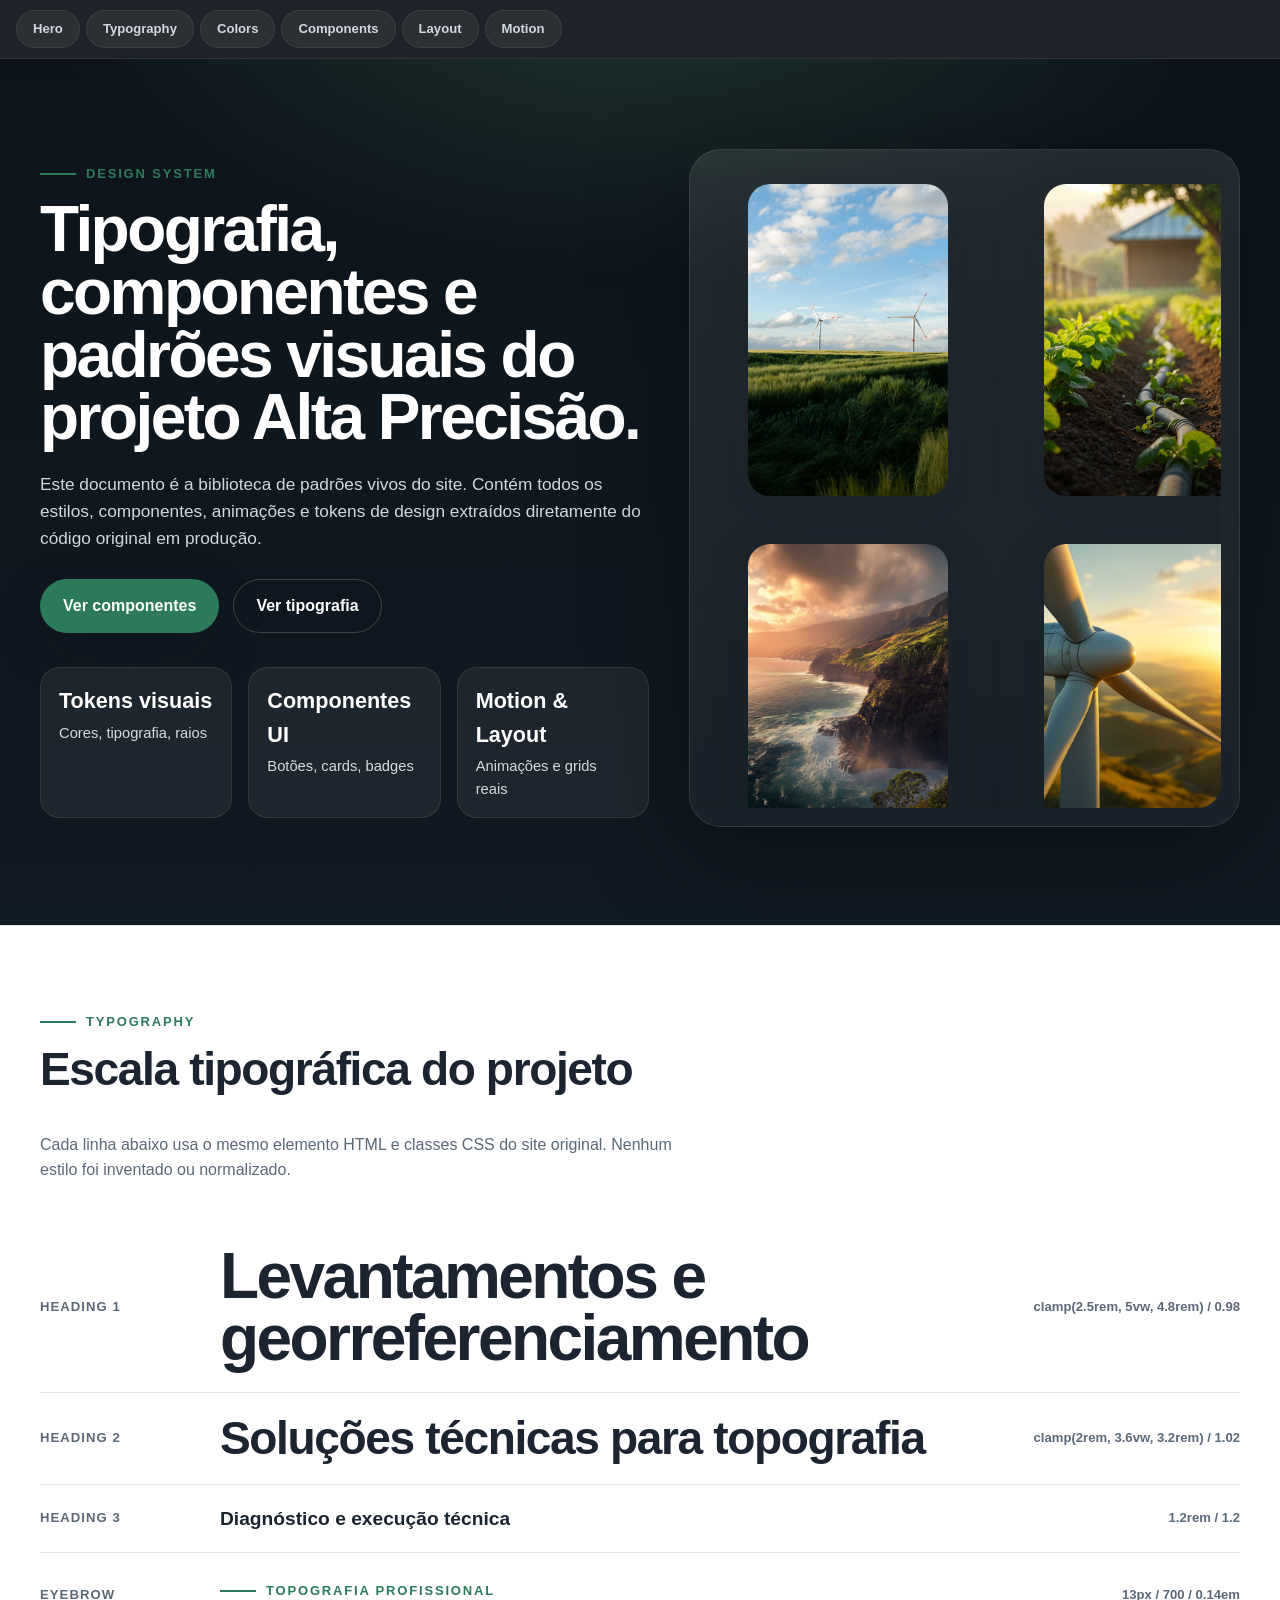
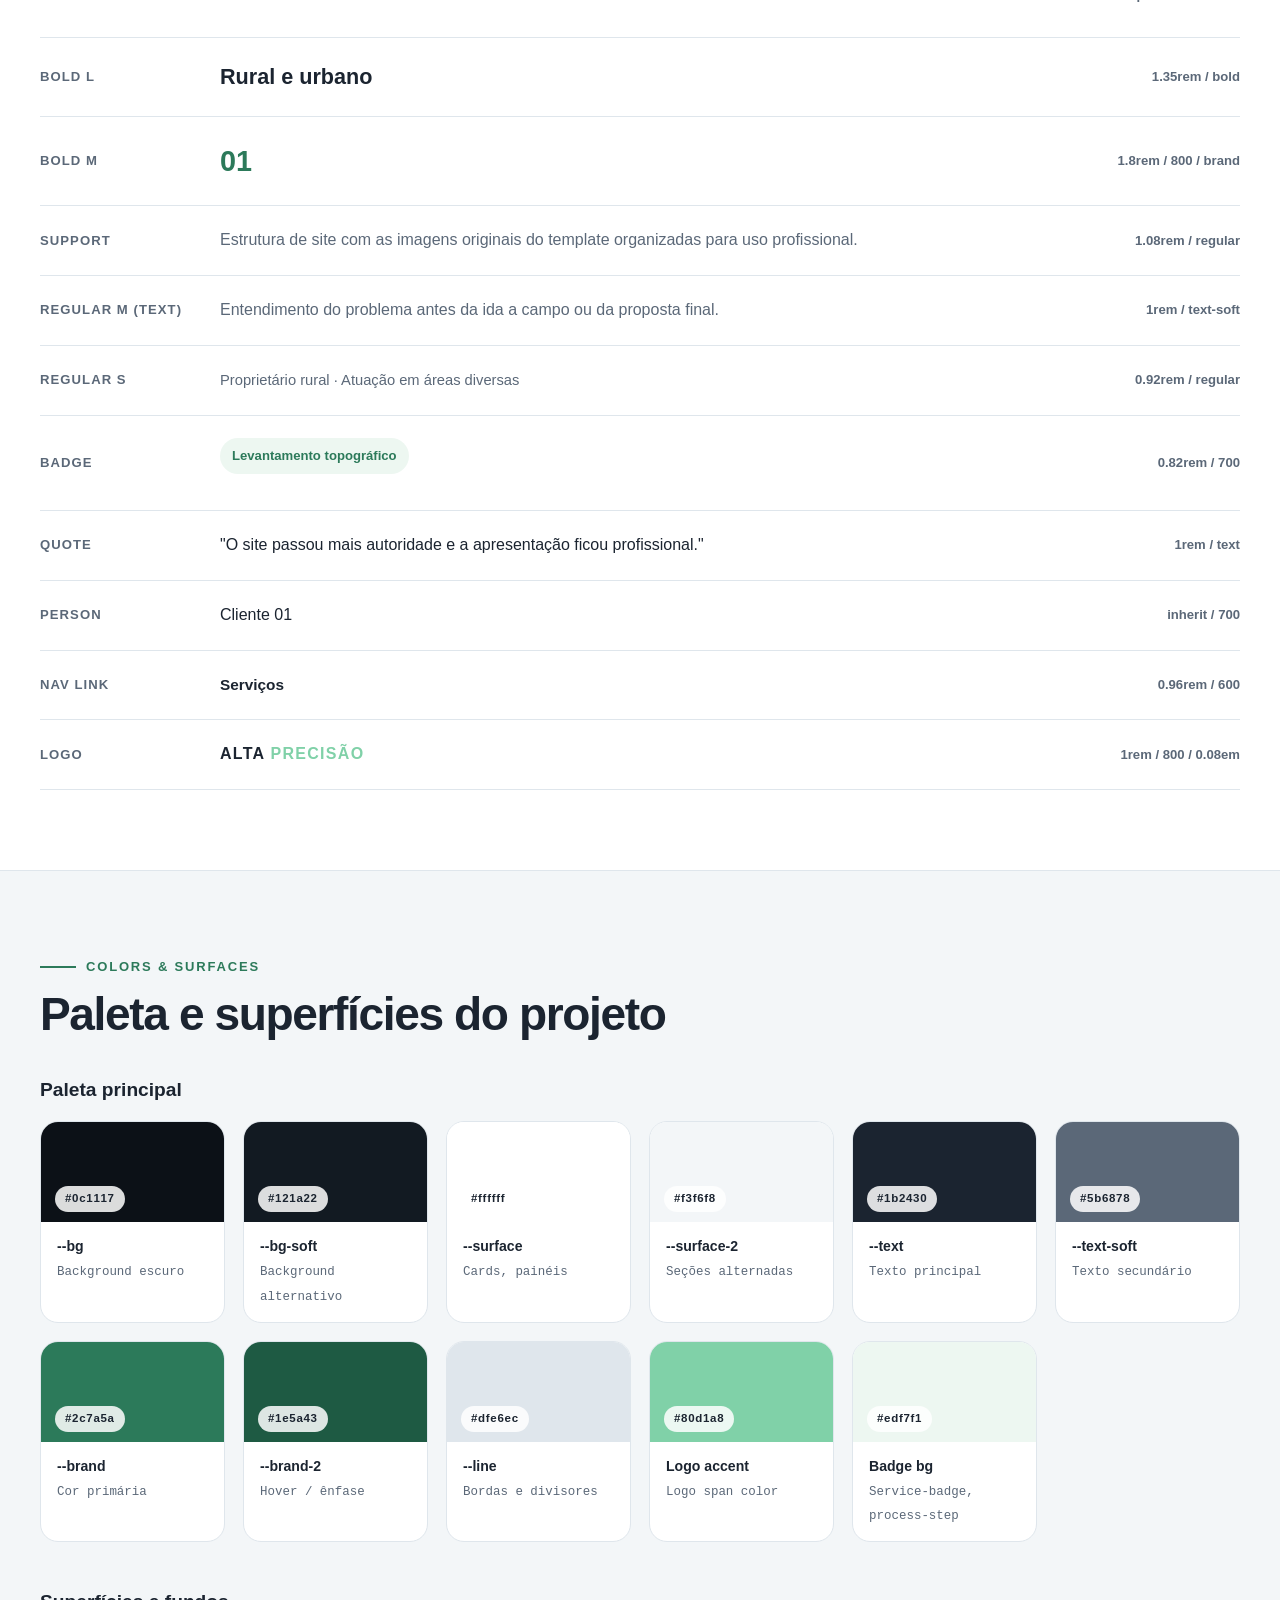
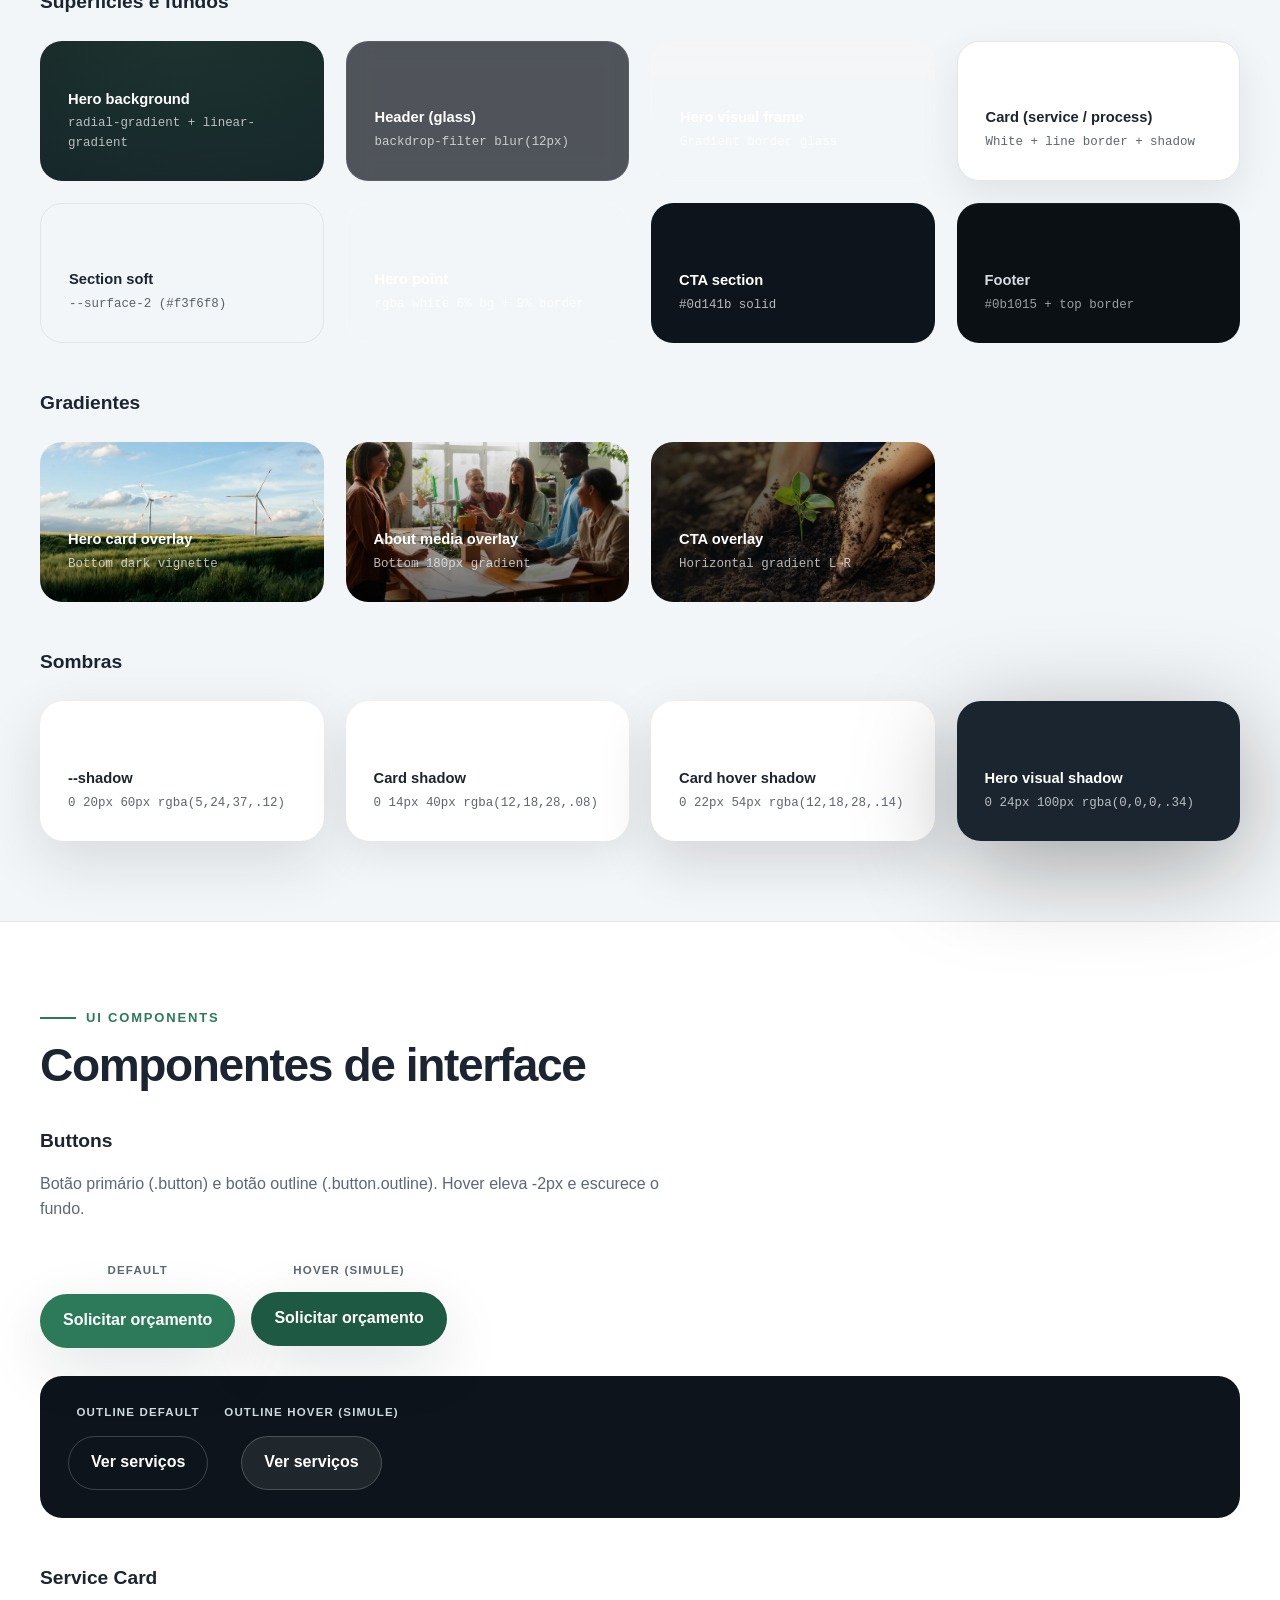
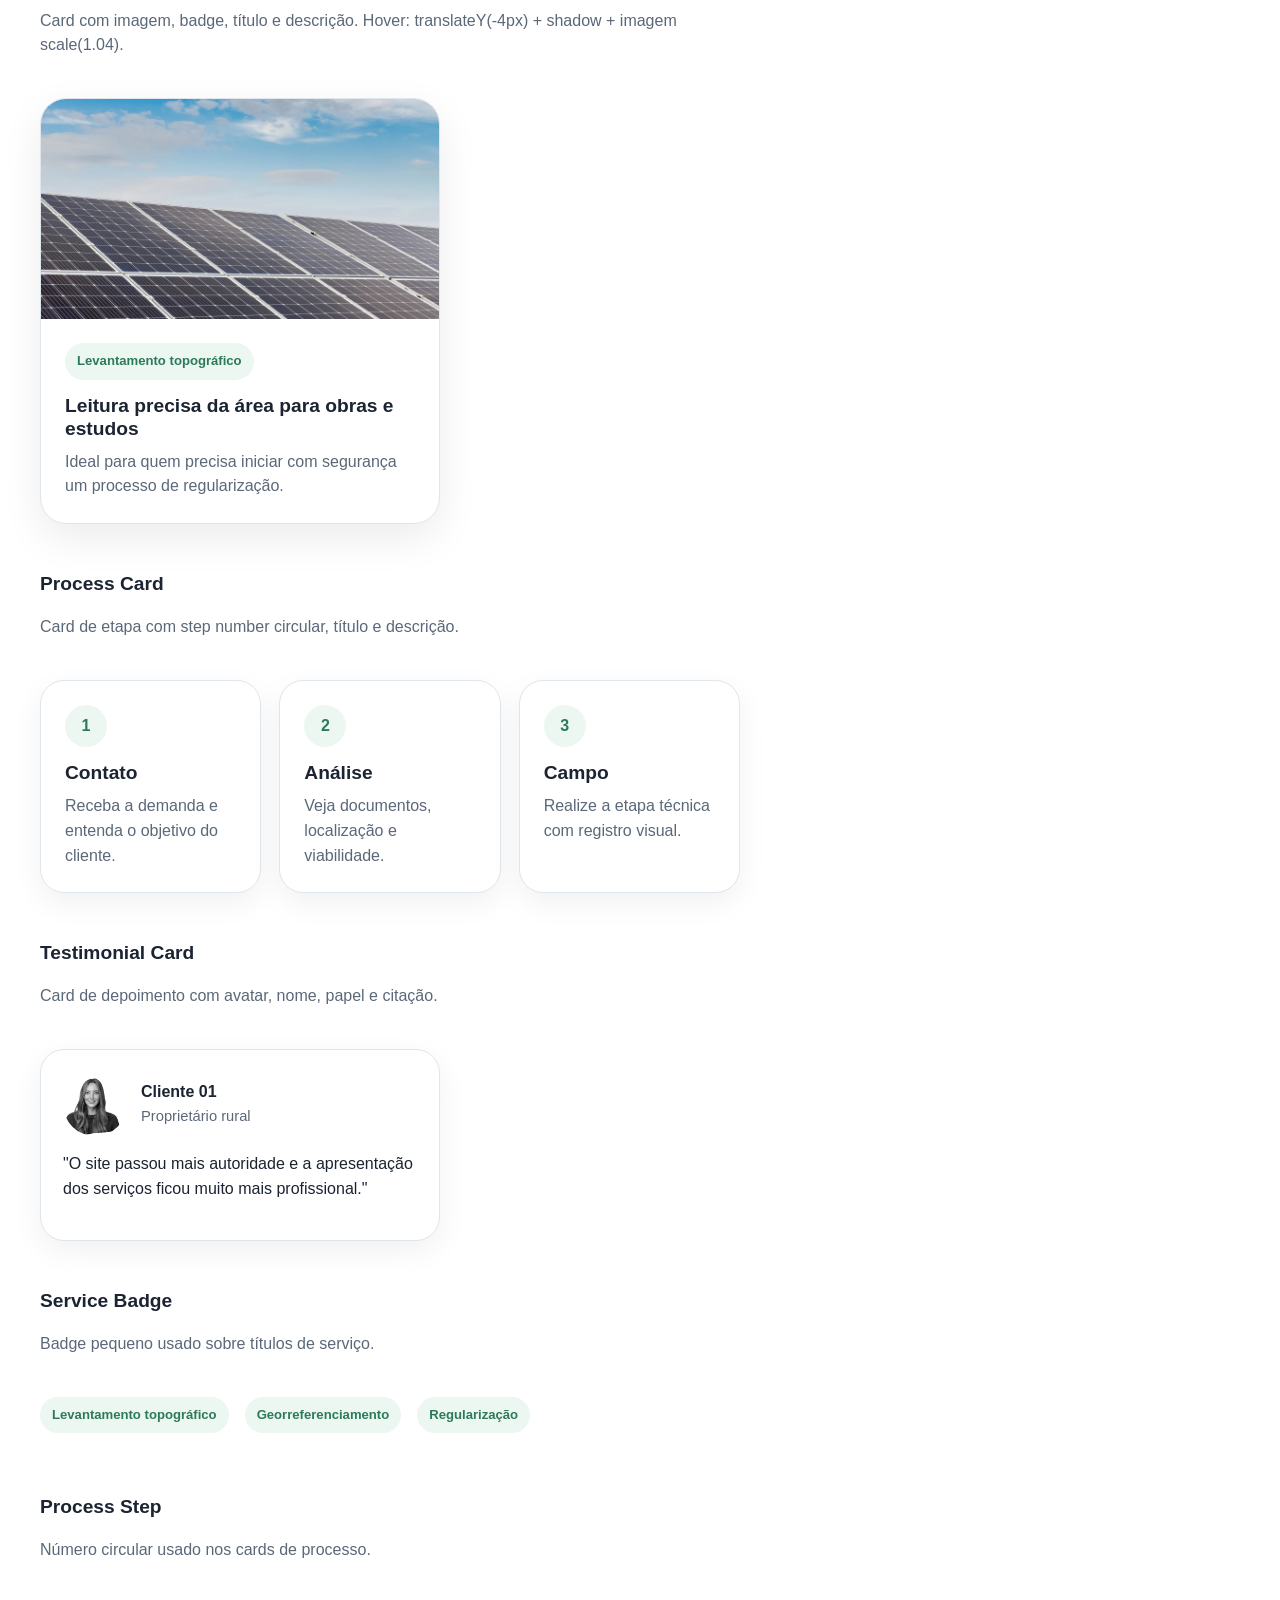
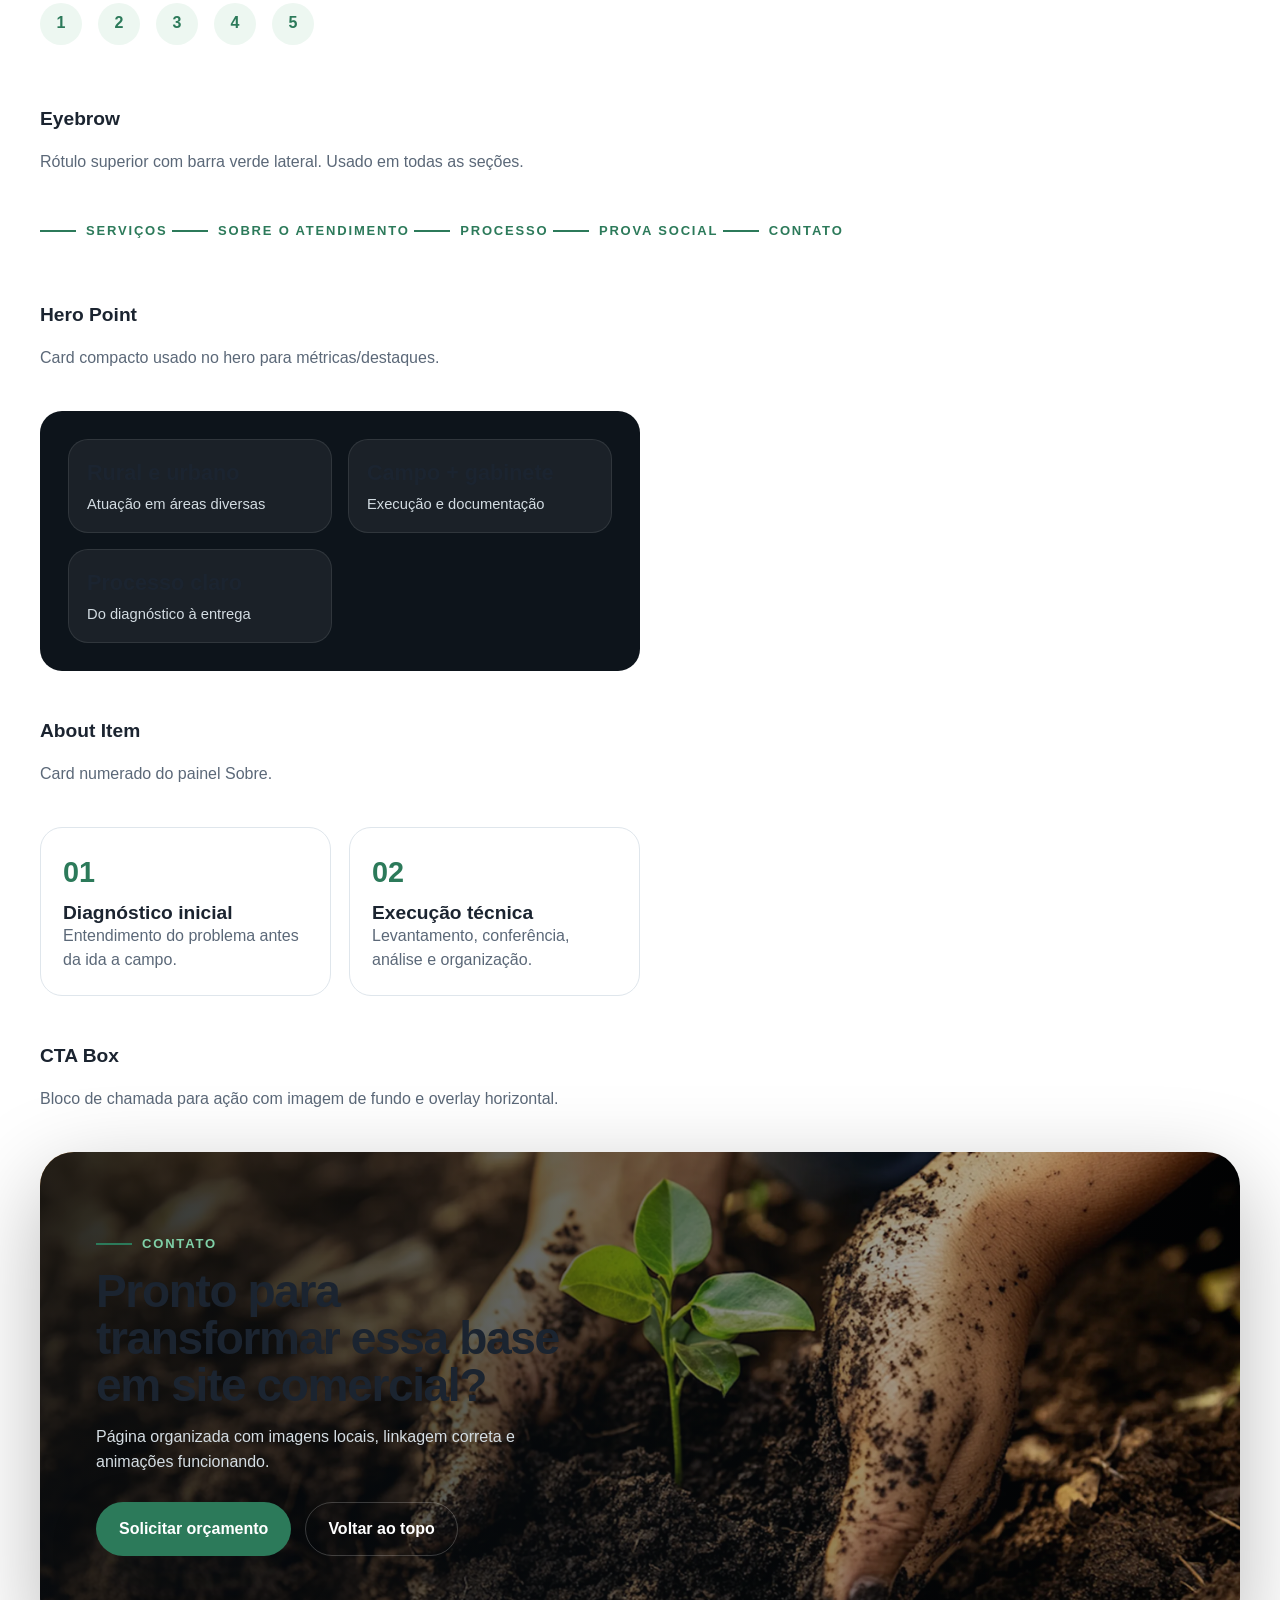
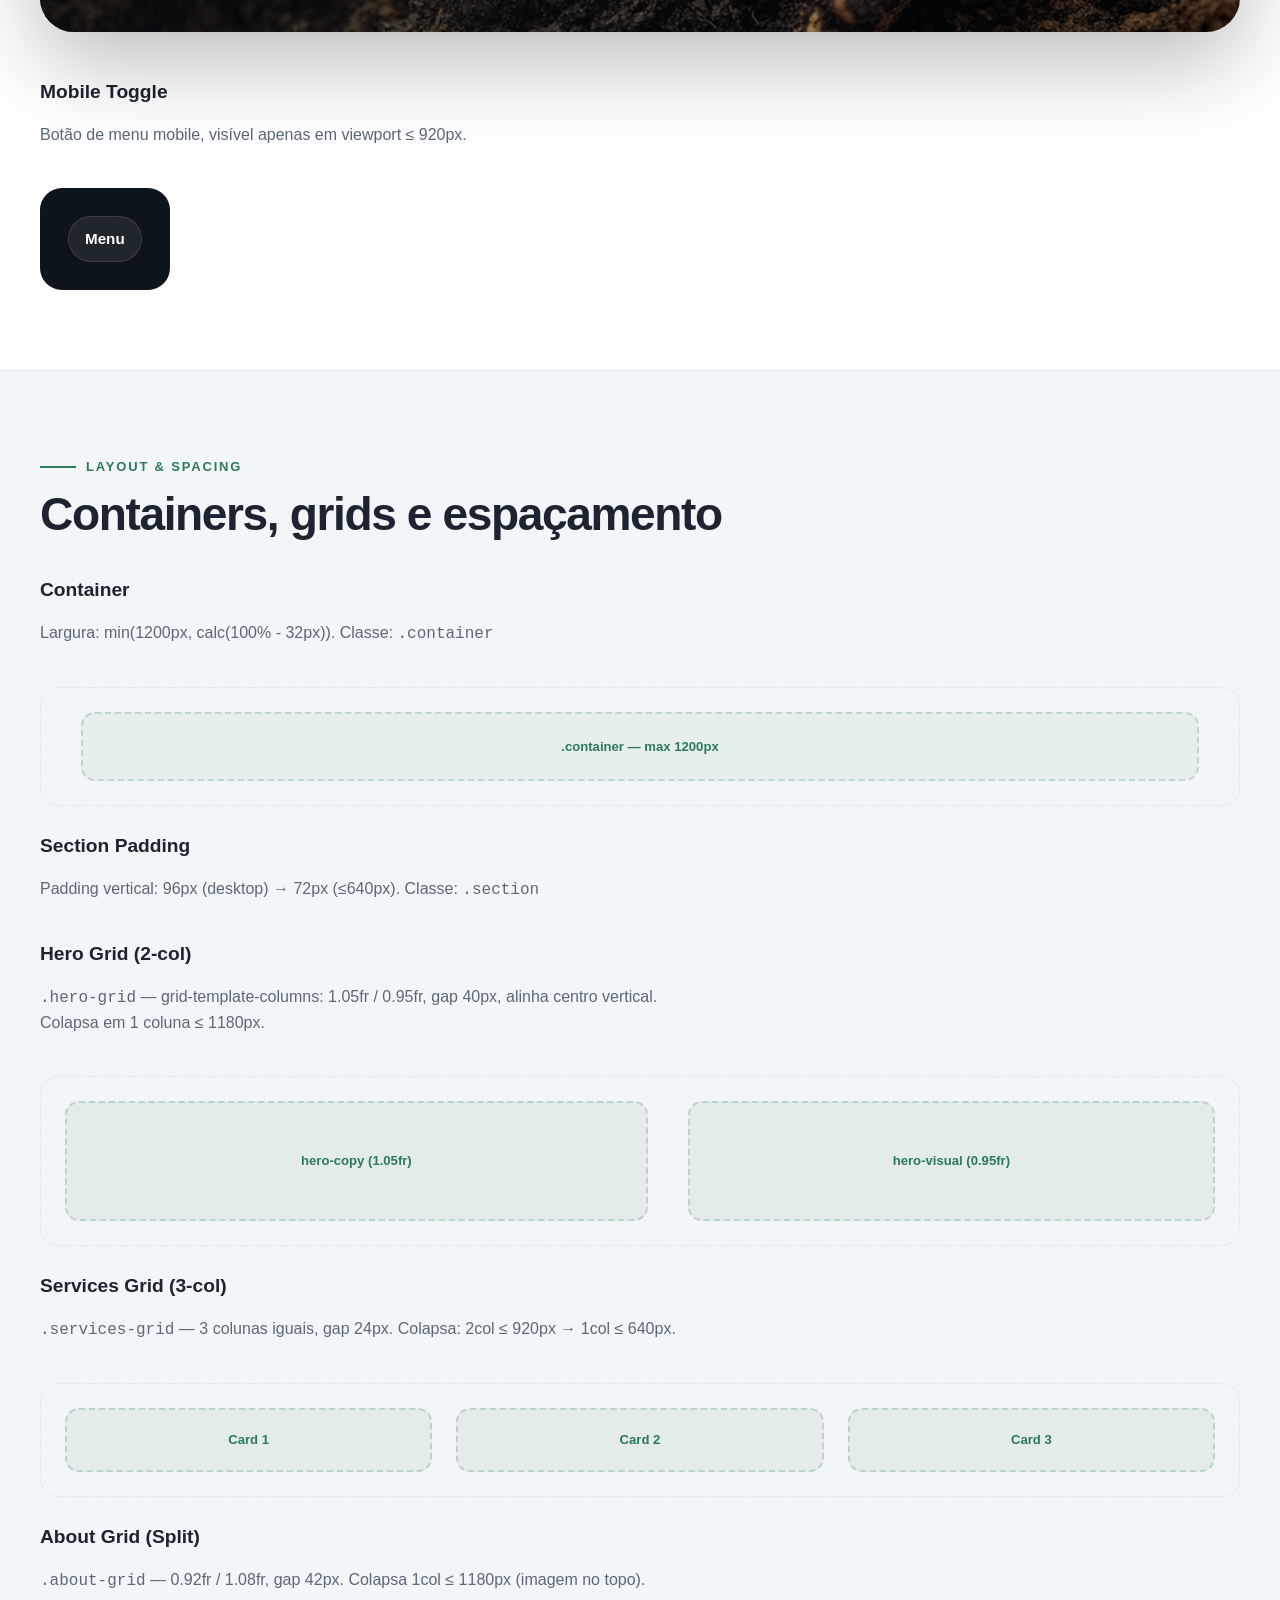
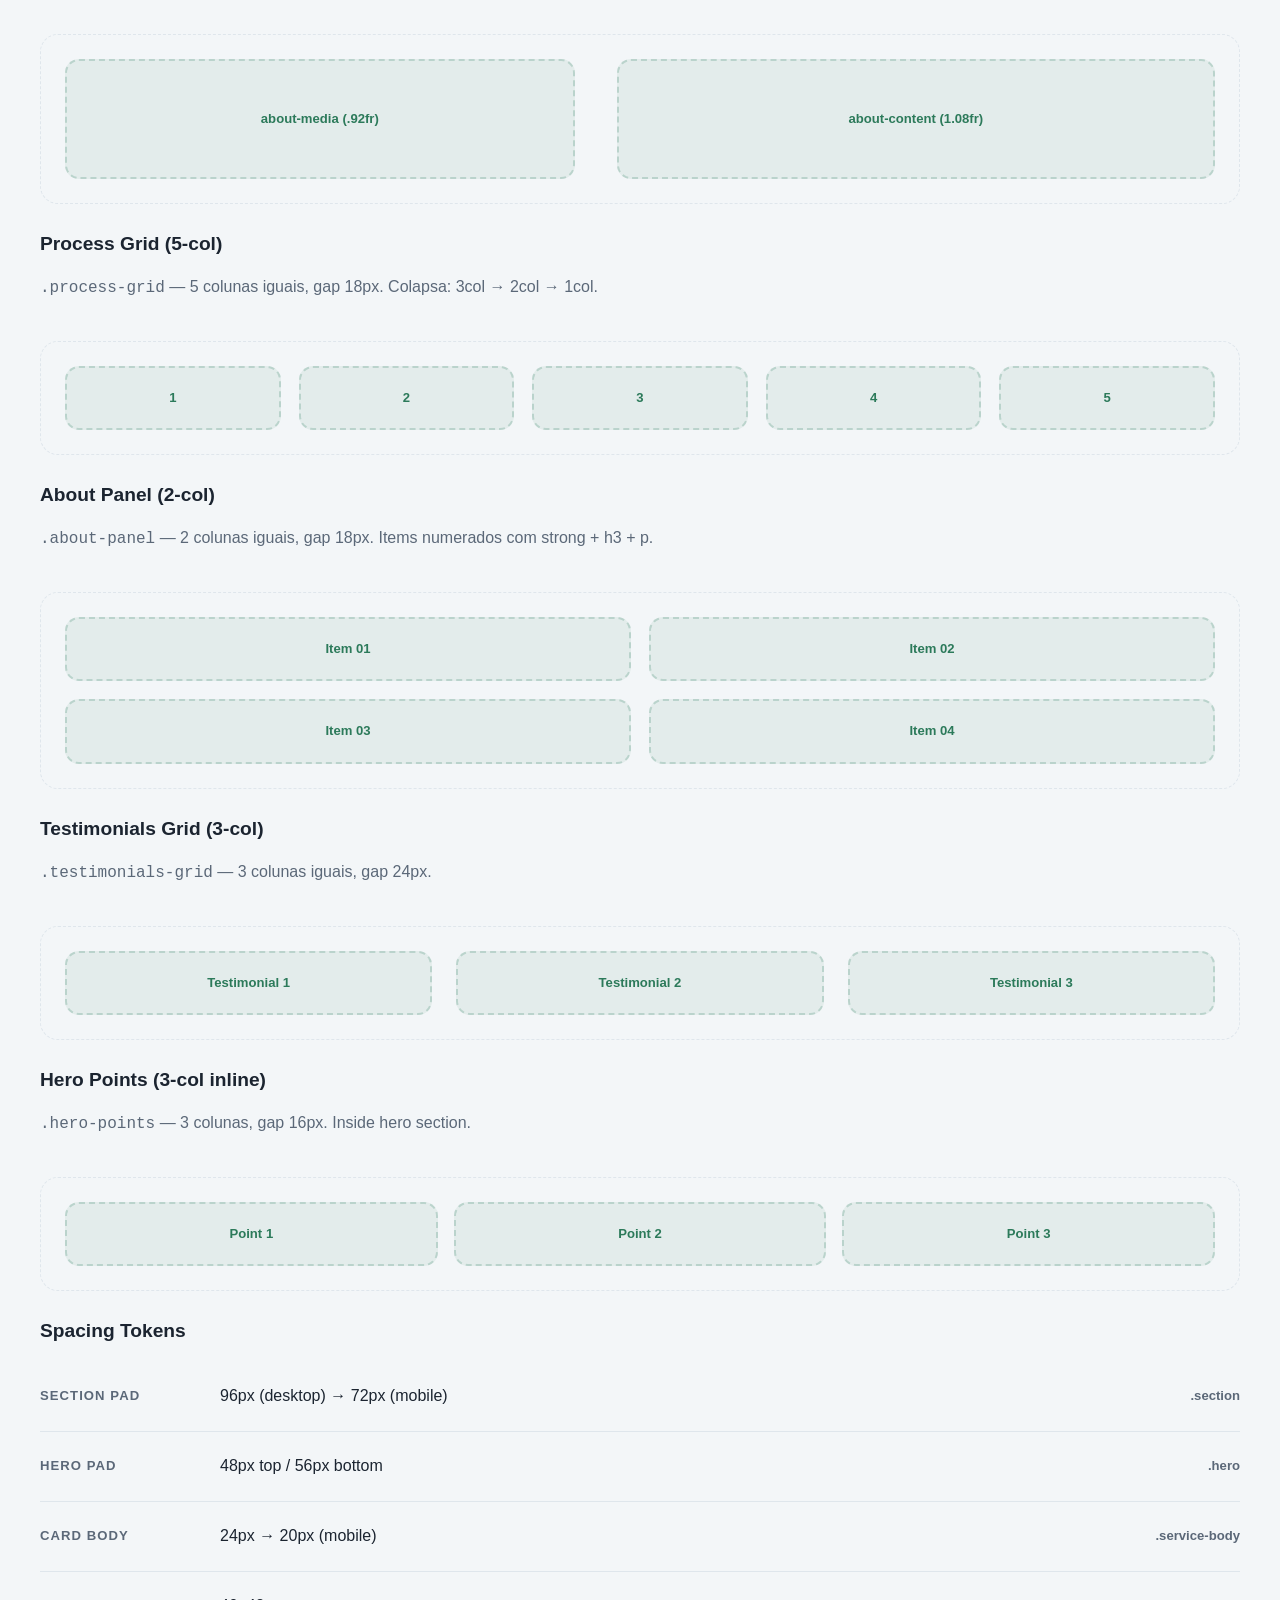
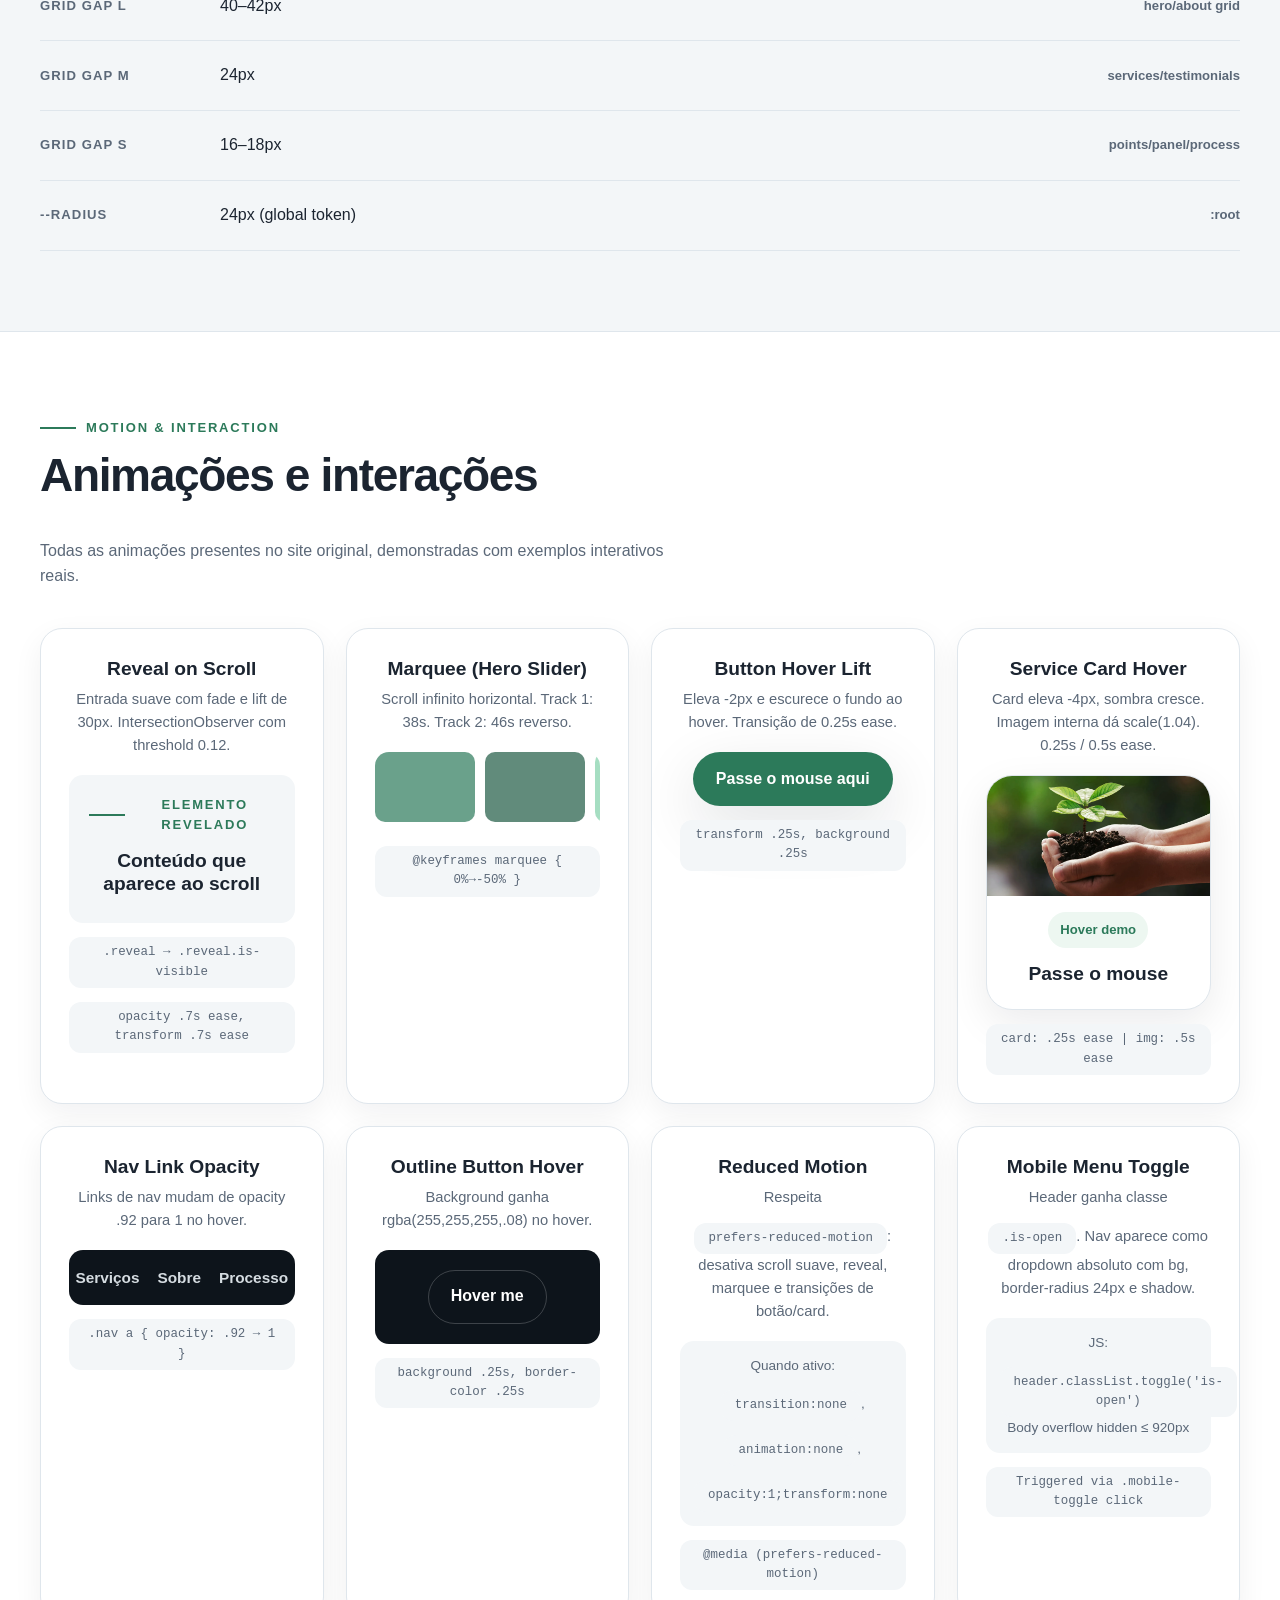
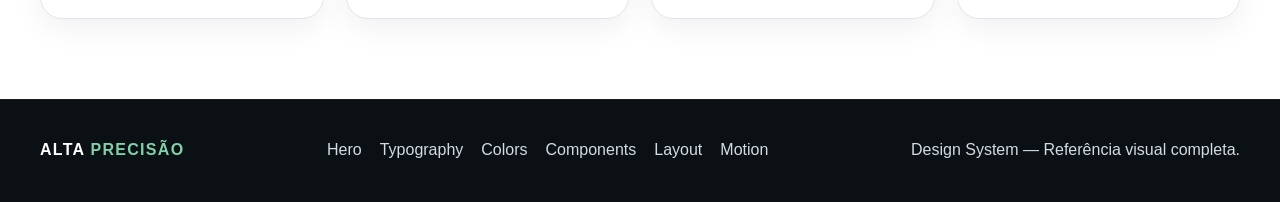
==== design-system.html @ 694a8f82 "initial_commit" ====
<!DOCTYPE html>
<html lang="pt-BR">
<head>
  <meta charset="utf-8" />
  <meta name="viewport" content="width=device-width, initial-scale=1" />
  <title>Design System — Alta Precisão</title>
  <meta name="description" content="Living design system and pattern library for the Alta Precisão topografia website." />
  <link rel="stylesheet" href="assets/css/style.css" />
  <style>
    /* ── Design-system-only layout helpers (non-invasive) ── */
    .ds-nav{
      position:sticky;top:0;z-index:50;
      display:flex;align-items:center;gap:6px;
      padding:10px 16px;overflow-x:auto;white-space:nowrap;
      background:rgba(12,17,23,.92);backdrop-filter:saturate(160%) blur(12px);
      border-bottom:1px solid rgba(255,255,255,.08);
    }
    .ds-nav a{
      display:inline-flex;align-items:center;min-height:38px;padding:0 16px;
      border-radius:999px;font-size:.82rem;font-weight:700;color:#d0d9df;
      background:rgba(255,255,255,.06);border:1px solid rgba(255,255,255,.08);
      transition:background .2s,color .2s;flex:0 0 auto;
    }
    .ds-nav a:hover{background:var(--brand);color:#fff}

    .ds-section{padding:80px 0;border-top:1px solid var(--line)}
    .ds-section:first-of-type{border-top:none}
    .ds-section-dark{background:#0d141b;color:#fff;border-top-color:rgba(255,255,255,.08)}
    .ds-section-soft{background:var(--surface-2)}
    .ds-section-light{background:#fff}

    .ds-label{
      display:inline-flex;align-items:center;gap:10px;
      font-size:13px;font-weight:700;letter-spacing:.14em;text-transform:uppercase;
      color:var(--brand);margin-bottom:14px;
    }
    .ds-label::before{
      content:"";width:36px;height:2px;background:var(--brand);display:block;flex:0 0 auto;
    }
    .ds-title{
      font-size:clamp(2rem,3.6vw,3.2rem);line-height:1.02;letter-spacing:-.03em;
      margin-bottom:40px;
    }
    .ds-subtitle{
      font-size:1.2rem;line-height:1.2;margin-bottom:20px;
    }
    .ds-desc{font-size:1rem;color:var(--text-soft);max-width:660px;margin-bottom:40px}

    /* Typography table */
    .ds-type-table{width:100%;border-collapse:collapse}
    .ds-type-table tr{border-bottom:1px solid var(--line)}
    .ds-type-table td{padding:22px 0;vertical-align:middle}
    .ds-type-table .ds-type-name{
      width:180px;font-size:.82rem;font-weight:700;letter-spacing:.08em;
      text-transform:uppercase;color:var(--text-soft);
    }
    .ds-type-table .ds-type-preview{flex:1}
    .ds-type-table .ds-type-spec{
      width:140px;text-align:right;font-size:.82rem;
      font-weight:600;color:var(--text-soft);white-space:nowrap;
    }

    /* Color swatches */
    .ds-color-grid{display:grid;grid-template-columns:repeat(auto-fill,minmax(180px,1fr));gap:18px}
    .ds-swatch{border-radius:18px;overflow:hidden;border:1px solid var(--line);background:#fff}
    .ds-swatch-fill{height:100px;display:flex;align-items:flex-end;padding:10px 14px}
    .ds-swatch-fill span{
      font-size:.72rem;font-weight:700;letter-spacing:.06em;
      padding:4px 10px;border-radius:999px;background:rgba(255,255,255,.85);color:var(--text);
    }
    .ds-swatch-info{padding:14px 16px}
    .ds-swatch-info strong{display:block;font-size:.88rem}
    .ds-swatch-info code{font-size:.78rem;color:var(--text-soft)}

    /* Surface cards */
    .ds-surface-grid{display:grid;grid-template-columns:repeat(auto-fill,minmax(260px,1fr));gap:22px;margin-top:28px}
    .ds-surface-card{
      border-radius:22px;padding:28px;min-height:140px;
      display:flex;flex-direction:column;justify-content:flex-end;
    }
    .ds-surface-card strong{display:block;font-size:.92rem;margin-bottom:4px}
    .ds-surface-card code{font-size:.78rem;opacity:.7}

    /* Component showcase */
    .ds-component-row{
      display:flex;flex-wrap:wrap;gap:16px;align-items:center;margin-bottom:28px;
    }
    .ds-state-label{
      display:block;font-size:.72rem;font-weight:700;letter-spacing:.1em;
      text-transform:uppercase;color:var(--text-soft);margin-bottom:8px;text-align:center;
    }
    .ds-state-box{
      display:flex;flex-direction:column;align-items:center;gap:6px;
    }

    /* Motion gallery */
    .ds-motion-grid{display:grid;grid-template-columns:repeat(auto-fill,minmax(280px,1fr));gap:22px}
    .ds-motion-item{
      border-radius:22px;padding:28px;background:#fff;border:1px solid var(--line);
      box-shadow:0 10px 30px rgba(12,18,28,.06);text-align:center;
    }
    .ds-motion-item h3{margin-bottom:8px}
    .ds-motion-item p{color:var(--text-soft);font-size:.92rem;margin-bottom:18px}
    .ds-motion-item code{
      display:inline-block;padding:6px 14px;border-radius:12px;
      background:var(--surface-2);font-size:.78rem;color:var(--text-soft);margin-top:14px;
    }

    /* Layout showcase */
    .ds-layout-demo{
      background:var(--surface-2);border:1px dashed var(--line);border-radius:18px;
      padding:24px;margin-bottom:28px;overflow:hidden;
    }
    .ds-layout-demo .placeholder{
      background:rgba(44,122,90,.08);border:2px dashed rgba(44,122,90,.22);
      border-radius:14px;padding:20px;text-align:center;
      font-size:.82rem;font-weight:600;color:var(--brand);
    }
    .ds-layout-demo .placeholder-tall{min-height:120px;display:grid;place-items:center}

    @media(max-width:640px){
      .ds-type-table .ds-type-name{width:100px;font-size:.72rem}
      .ds-type-table .ds-type-spec{width:auto}
      .ds-nav{gap:4px;padding:8px 12px}
      .ds-nav a{padding:0 12px;font-size:.76rem;min-height:34px}
    }
  </style>
</head>
<body>

  <!-- ═══════ DS TOP NAV ═══════ -->
  <nav class="ds-nav" aria-label="Design system navigation">
    <a href="#ds-hero">Hero</a>
    <a href="#ds-typography">Typography</a>
    <a href="#ds-colors">Colors</a>
    <a href="#ds-components">Components</a>
    <a href="#ds-layout">Layout</a>
    <a href="#ds-motion">Motion</a>
  </nav>


  <!-- ═══════ 0 · HERO — EXACT CLONE, TEXT ADAPTED ═══════ -->
  <section class="hero" id="ds-hero">
    <div class="container hero-grid">
      <div class="hero-copy reveal">
        <div class="eyebrow">Design System</div>
        <h1>Tipografia, componentes e padrões visuais do projeto Alta Precisão.</h1>
        <p class="support">
          Este documento é a biblioteca de padrões vivos do site. Contém todos os estilos, componentes, animações e tokens de design extraídos diretamente do código original em produção.
        </p>
        <div class="hero-actions">
          <a class="button" href="#ds-components">Ver componentes</a>
          <a class="button outline" href="#ds-typography">Ver tipografia</a>
        </div>
        <div class="hero-points">
          <div class="hero-point"><strong>Tokens visuais</strong><span>Cores, tipografia, raios</span></div>
          <div class="hero-point"><strong>Componentes UI</strong><span>Botões, cards, badges</span></div>
          <div class="hero-point"><strong>Motion & Layout</strong><span>Animações e grids reais</span></div>
        </div>
      </div>

      <div class="hero-visual reveal">
        <div class="hero-slider" aria-label="Galeria de imagens do hero">
          <div class="hero-track">
            <figure class="hero-card"><img src="assets/images/hero-slide-01.webp" alt="Imagem de destaque do hero 1" /></figure>
            <figure class="hero-card"><img src="assets/images/hero-slide-02.webp" alt="Imagem de destaque do hero 2" /></figure>
            <figure class="hero-card"><img src="assets/images/hero-slide-03.webp" alt="Imagem de destaque do hero 3" /></figure>
            <figure class="hero-card"><img src="assets/images/hero-slide-04.webp" alt="Imagem de destaque do hero 4" /></figure>
            <figure class="hero-card"><img src="assets/images/hero-slide-05.webp" alt="Imagem de destaque do hero 5" /></figure>
            <figure class="hero-card"><img src="assets/images/hero-slide-06.webp" alt="Imagem de destaque do hero 6" /></figure>
            <figure class="hero-card"><img src="assets/images/hero-slide-07.webp" alt="Imagem de destaque do hero 7" /></figure>
            <figure class="hero-card"><img src="assets/images/hero-slide-08.webp" alt="Imagem de destaque do hero 8" /></figure>
            <figure class="hero-card"><img src="assets/images/hero-slide-01.webp" alt="" aria-hidden="true" /></figure>
            <figure class="hero-card"><img src="assets/images/hero-slide-02.webp" alt="" aria-hidden="true" /></figure>
            <figure class="hero-card"><img src="assets/images/hero-slide-03.webp" alt="" aria-hidden="true" /></figure>
            <figure class="hero-card"><img src="assets/images/hero-slide-04.webp" alt="" aria-hidden="true" /></figure>
            <figure class="hero-card"><img src="assets/images/hero-slide-05.webp" alt="" aria-hidden="true" /></figure>
            <figure class="hero-card"><img src="assets/images/hero-slide-06.webp" alt="" aria-hidden="true" /></figure>
            <figure class="hero-card"><img src="assets/images/hero-slide-07.webp" alt="" aria-hidden="true" /></figure>
            <figure class="hero-card"><img src="assets/images/hero-slide-08.webp" alt="" aria-hidden="true" /></figure>
          </div>
          <div class="hero-track">
            <figure class="hero-card"><img src="assets/images/hero-slide-08.webp" alt="" aria-hidden="true" /></figure>
            <figure class="hero-card"><img src="assets/images/hero-slide-07.webp" alt="" aria-hidden="true" /></figure>
            <figure class="hero-card"><img src="assets/images/hero-slide-06.webp" alt="" aria-hidden="true" /></figure>
            <figure class="hero-card"><img src="assets/images/hero-slide-05.webp" alt="" aria-hidden="true" /></figure>
            <figure class="hero-card"><img src="assets/images/hero-slide-04.webp" alt="" aria-hidden="true" /></figure>
            <figure class="hero-card"><img src="assets/images/hero-slide-03.webp" alt="" aria-hidden="true" /></figure>
            <figure class="hero-card"><img src="assets/images/hero-slide-02.webp" alt="" aria-hidden="true" /></figure>
            <figure class="hero-card"><img src="assets/images/hero-slide-01.webp" alt="" aria-hidden="true" /></figure>
            <figure class="hero-card"><img src="assets/images/hero-slide-08.webp" alt="" aria-hidden="true" /></figure>
            <figure class="hero-card"><img src="assets/images/hero-slide-07.webp" alt="" aria-hidden="true" /></figure>
            <figure class="hero-card"><img src="assets/images/hero-slide-06.webp" alt="" aria-hidden="true" /></figure>
            <figure class="hero-card"><img src="assets/images/hero-slide-05.webp" alt="" aria-hidden="true" /></figure>
            <figure class="hero-card"><img src="assets/images/hero-slide-04.webp" alt="" aria-hidden="true" /></figure>
            <figure class="hero-card"><img src="assets/images/hero-slide-03.webp" alt="" aria-hidden="true" /></figure>
            <figure class="hero-card"><img src="assets/images/hero-slide-02.webp" alt="" aria-hidden="true" /></figure>
            <figure class="hero-card"><img src="assets/images/hero-slide-01.webp" alt="" aria-hidden="true" /></figure>
          </div>
        </div>
      </div>
    </div>
  </section>


  <!-- ═══════ 1 · TYPOGRAPHY ═══════ -->
  <section class="ds-section ds-section-light" id="ds-typography">
    <div class="container">
      <div class="ds-label">Typography</div>
      <h2 class="ds-title">Escala tipográfica do projeto</h2>
      <p class="ds-desc">Cada linha abaixo usa o mesmo elemento HTML e classes CSS do site original. Nenhum estilo foi inventado ou normalizado.</p>

      <table class="ds-type-table">
        <tbody>
          <!-- Heading 1 -->
          <tr>
            <td class="ds-type-name">Heading 1</td>
            <td class="ds-type-preview"><h1>Levantamentos e georreferenciamento</h1></td>
            <td class="ds-type-spec">clamp(2.5rem, 5vw, 4.8rem) / 0.98</td>
          </tr>
          <!-- Heading 2 -->
          <tr>
            <td class="ds-type-name">Heading 2</td>
            <td class="ds-type-preview"><h2>Soluções técnicas para topografia</h2></td>
            <td class="ds-type-spec">clamp(2rem, 3.6vw, 3.2rem) / 1.02</td>
          </tr>
          <!-- Heading 3 -->
          <tr>
            <td class="ds-type-name">Heading 3</td>
            <td class="ds-type-preview"><h3>Diagnóstico e execução técnica</h3></td>
            <td class="ds-type-spec">1.2rem / 1.2</td>
          </tr>
          <!-- Eyebrow -->
          <tr>
            <td class="ds-type-name">Eyebrow</td>
            <td class="ds-type-preview"><div class="eyebrow">Topografia profissional</div></td>
            <td class="ds-type-spec">13px / 700 / 0.14em</td>
          </tr>
          <!-- Bold L — strong in hero-point -->
          <tr>
            <td class="ds-type-name">Bold L</td>
            <td class="ds-type-preview"><strong style="font-size:1.35rem;display:block">Rural e urbano</strong></td>
            <td class="ds-type-spec">1.35rem / bold</td>
          </tr>
          <!-- Bold M — strong in about-item -->
          <tr>
            <td class="ds-type-name">Bold M</td>
            <td class="ds-type-preview"><strong style="font-size:1.8rem;color:var(--brand);display:block">01</strong></td>
            <td class="ds-type-spec">1.8rem / 800 / brand</td>
          </tr>
          <!-- Support / Lead text -->
          <tr>
            <td class="ds-type-name">Support</td>
            <td class="ds-type-preview"><p class="support" style="color:var(--text-soft)">Estrutura de site com as imagens originais do template organizadas para uso profissional.</p></td>
            <td class="ds-type-spec">1.08rem / regular</td>
          </tr>
          <!-- Regular M — p.text -->
          <tr>
            <td class="ds-type-name">Regular M (text)</td>
            <td class="ds-type-preview"><p class="text">Entendimento do problema antes da ida a campo ou da proposta final.</p></td>
            <td class="ds-type-spec">1rem / text-soft</td>
          </tr>
          <!-- Regular S — .role, .hero-point span -->
          <tr>
            <td class="ds-type-name">Regular S</td>
            <td class="ds-type-preview"><span style="font-size:.92rem;color:var(--text-soft)">Proprietário rural · Atuação em áreas diversas</span></td>
            <td class="ds-type-spec">0.92rem / regular</td>
          </tr>
          <!-- Badge text -->
          <tr>
            <td class="ds-type-name">Badge</td>
            <td class="ds-type-preview"><span class="service-badge">Levantamento topográfico</span></td>
            <td class="ds-type-spec">0.82rem / 700</td>
          </tr>
          <!-- Quote -->
          <tr>
            <td class="ds-type-name">Quote</td>
            <td class="ds-type-preview"><p class="quote" style="font-size:1rem;color:var(--text)">"O site passou mais autoridade e a apresentação ficou profissional."</p></td>
            <td class="ds-type-spec">1rem / text</td>
          </tr>
          <!-- Person name -->
          <tr>
            <td class="ds-type-name">Person</td>
            <td class="ds-type-preview"><div class="person">Cliente 01</div></td>
            <td class="ds-type-spec">inherit / 700</td>
          </tr>
          <!-- Nav link -->
          <tr>
            <td class="ds-type-name">Nav Link</td>
            <td class="ds-type-preview"><span style="font-weight:600;font-size:.96rem;color:var(--text)">Serviços</span></td>
            <td class="ds-type-spec">0.96rem / 600</td>
          </tr>
          <!-- Logo -->
          <tr>
            <td class="ds-type-name">Logo</td>
            <td class="ds-type-preview"><span style="font-size:1rem;font-weight:800;letter-spacing:.08em;text-transform:uppercase;color:var(--text)">Alta <span style="color:#80d1a8">Precisão</span></span></td>
            <td class="ds-type-spec">1rem / 800 / 0.08em</td>
          </tr>
        </tbody>
      </table>
    </div>
  </section>


  <!-- ═══════ 2 · COLORS & SURFACES ═══════ -->
  <section class="ds-section ds-section-soft" id="ds-colors">
    <div class="container">
      <div class="ds-label">Colors &amp; Surfaces</div>
      <h2 class="ds-title">Paleta e superfícies do projeto</h2>

      <!-- Core palette -->
      <h3 class="ds-subtitle">Paleta principal</h3>
      <div class="ds-color-grid">
        <div class="ds-swatch">
          <div class="ds-swatch-fill" style="background:var(--bg)"><span>#0c1117</span></div>
          <div class="ds-swatch-info"><strong>--bg</strong><code>Background escuro</code></div>
        </div>
        <div class="ds-swatch">
          <div class="ds-swatch-fill" style="background:var(--bg-soft)"><span>#121a22</span></div>
          <div class="ds-swatch-info"><strong>--bg-soft</strong><code>Background alternativo</code></div>
        </div>
        <div class="ds-swatch">
          <div class="ds-swatch-fill" style="background:var(--surface)"><span>#ffffff</span></div>
          <div class="ds-swatch-info"><strong>--surface</strong><code>Cards, painéis</code></div>
        </div>
        <div class="ds-swatch">
          <div class="ds-swatch-fill" style="background:var(--surface-2)"><span>#f3f6f8</span></div>
          <div class="ds-swatch-info"><strong>--surface-2</strong><code>Seções alternadas</code></div>
        </div>
        <div class="ds-swatch">
          <div class="ds-swatch-fill" style="background:var(--text)"><span>#1b2430</span></div>
          <div class="ds-swatch-info"><strong>--text</strong><code>Texto principal</code></div>
        </div>
        <div class="ds-swatch">
          <div class="ds-swatch-fill" style="background:var(--text-soft)"><span>#5b6878</span></div>
          <div class="ds-swatch-info"><strong>--text-soft</strong><code>Texto secundário</code></div>
        </div>
        <div class="ds-swatch">
          <div class="ds-swatch-fill" style="background:var(--brand)"><span>#2c7a5a</span></div>
          <div class="ds-swatch-info"><strong>--brand</strong><code>Cor primária</code></div>
        </div>
        <div class="ds-swatch">
          <div class="ds-swatch-fill" style="background:var(--brand-2)"><span>#1e5a43</span></div>
          <div class="ds-swatch-info"><strong>--brand-2</strong><code>Hover / ênfase</code></div>
        </div>
        <div class="ds-swatch">
          <div class="ds-swatch-fill" style="background:var(--line)"><span>#dfe6ec</span></div>
          <div class="ds-swatch-info"><strong>--line</strong><code>Bordas e divisores</code></div>
        </div>
        <div class="ds-swatch">
          <div class="ds-swatch-fill" style="background:#80d1a8"><span>#80d1a8</span></div>
          <div class="ds-swatch-info"><strong>Logo accent</strong><code>Logo span color</code></div>
        </div>
        <div class="ds-swatch">
          <div class="ds-swatch-fill" style="background:#edf7f1"><span>#edf7f1</span></div>
          <div class="ds-swatch-info"><strong>Badge bg</strong><code>Service-badge, process-step</code></div>
        </div>
      </div>

      <!-- Surfaces -->
      <h3 class="ds-subtitle" style="margin-top:48px">Superfícies e fundos</h3>
      <div class="ds-surface-grid">
        <div class="ds-surface-card" style="background:radial-gradient(1000px 500px at 50% -10%, rgba(87,166,121,.22), transparent 60%),linear-gradient(180deg,#0d141b 0%,#101a23 100%);color:#fff">
          <strong>Hero background</strong>
          <code>radial-gradient + linear-gradient</code>
        </div>
        <div class="ds-surface-card" style="background:rgba(12,17,23,.7);backdrop-filter:saturate(160%) blur(12px);color:#fff;border:1px solid rgba(255,255,255,.08)">
          <strong>Header (glass)</strong>
          <code>backdrop-filter blur(12px)</code>
        </div>
        <div class="ds-surface-card" style="background:linear-gradient(180deg,rgba(255,255,255,.09),rgba(255,255,255,.04));border:1px solid rgba(255,255,255,.1);color:#fff">
          <strong>Hero visual frame</strong>
          <code>Gradient border glass</code>
        </div>
        <div class="ds-surface-card" style="background:#fff;border:1px solid var(--line);box-shadow:0 14px 40px rgba(12,18,28,.08)">
          <strong>Card (service / process)</strong>
          <code>White + line border + shadow</code>
        </div>
        <div class="ds-surface-card" style="background:var(--surface-2);border:1px solid var(--line)">
          <strong>Section soft</strong>
          <code>--surface-2 (#f3f6f8)</code>
        </div>
        <div class="ds-surface-card" style="background:rgba(255,255,255,.06);border:1px solid rgba(255,255,255,.09);color:#fff;min-height:100px">
          <strong>Hero point</strong>
          <code>rgba white 6% bg + 9% border</code>
        </div>
        <div class="ds-surface-card" style="background:#0d141b;color:#fff">
          <strong>CTA section</strong>
          <code>#0d141b solid</code>
        </div>
        <div class="ds-surface-card" style="background:#0b1015;color:#d4dce1;border-top:1px solid rgba(255,255,255,.06)">
          <strong>Footer</strong>
          <code>#0b1015 + top border</code>
        </div>
      </div>

      <!-- Gradients -->
      <h3 class="ds-subtitle" style="margin-top:48px">Gradientes</h3>
      <div class="ds-surface-grid">
        <div class="ds-surface-card" style="background:linear-gradient(180deg,transparent 45%, rgba(0,0,0,.45) 100%),url('assets/images/hero-slide-01.webp') center/cover;color:#fff;min-height:160px">
          <strong>Hero card overlay</strong>
          <code>Bottom dark vignette</code>
        </div>
        <div class="ds-surface-card" style="background:linear-gradient(180deg,transparent,rgba(0,0,0,.55)),url('assets/images/about-field.webp') center/cover;color:#fff;min-height:160px">
          <strong>About media overlay</strong>
          <code>Bottom 180px gradient</code>
        </div>
        <div class="ds-surface-card" style="background:linear-gradient(90deg, rgba(8,12,16,.86) 0%, rgba(8,12,16,.62) 42%, rgba(8,12,16,.16) 100%),url('assets/images/contact-banner.webp') center/cover;color:#fff;min-height:160px">
          <strong>CTA overlay</strong>
          <code>Horizontal gradient L→R</code>
        </div>
      </div>

      <!-- Shadow -->
      <h3 class="ds-subtitle" style="margin-top:48px">Sombras</h3>
      <div class="ds-surface-grid">
        <div class="ds-surface-card" style="background:#fff;box-shadow:var(--shadow);border-radius:var(--radius)">
          <strong>--shadow</strong>
          <code>0 20px 60px rgba(5,24,37,.12)</code>
        </div>
        <div class="ds-surface-card" style="background:#fff;box-shadow:0 14px 40px rgba(12,18,28,.08);border-radius:var(--radius)">
          <strong>Card shadow</strong>
          <code>0 14px 40px rgba(12,18,28,.08)</code>
        </div>
        <div class="ds-surface-card" style="background:#fff;box-shadow:0 22px 54px rgba(12,18,28,.14);border-radius:var(--radius)">
          <strong>Card hover shadow</strong>
          <code>0 22px 54px rgba(12,18,28,.14)</code>
        </div>
        <div class="ds-surface-card" style="background:#1a2530;box-shadow:0 24px 100px rgba(0,0,0,.34);border-radius:var(--radius);color:#fff">
          <strong>Hero visual shadow</strong>
          <code>0 24px 100px rgba(0,0,0,.34)</code>
        </div>
      </div>
    </div>
  </section>


  <!-- ═══════ 3 · UI COMPONENTS ═══════ -->
  <section class="ds-section ds-section-light" id="ds-components">
    <div class="container">
      <div class="ds-label">UI Components</div>
      <h2 class="ds-title">Componentes de interface</h2>

      <!-- Buttons -->
      <h3 class="ds-subtitle">Buttons</h3>
      <p class="ds-desc">Botão primário (.button) e botão outline (.button.outline). Hover eleva -2px e escurece o fundo.</p>
      <div class="ds-component-row">
        <div class="ds-state-box">
          <span class="ds-state-label">Default</span>
          <a class="button" href="#!">Solicitar orçamento</a>
        </div>
        <div class="ds-state-box">
          <span class="ds-state-label">Hover (simule)</span>
          <a class="button" href="#!" style="transform:translateY(-2px);background:var(--brand-2)">Solicitar orçamento</a>
        </div>
      </div>

      <div class="ds-component-row" style="background:#0d141b;padding:28px;border-radius:22px">
        <div class="ds-state-box">
          <span class="ds-state-label" style="color:#d0d9df">Outline default</span>
          <a class="button outline" href="#!">Ver serviços</a>
        </div>
        <div class="ds-state-box">
          <span class="ds-state-label" style="color:#d0d9df">Outline hover (simule)</span>
          <a class="button outline" href="#!" style="background:rgba(255,255,255,.08)">Ver serviços</a>
        </div>
      </div>

      <!-- Service Card -->
      <h3 class="ds-subtitle" style="margin-top:48px">Service Card</h3>
      <p class="ds-desc">Card com imagem, badge, título e descrição. Hover: translateY(-4px) + shadow + imagem scale(1.04).</p>
      <div style="max-width:400px">
        <article class="service-card">
          <div class="service-media"><img src="assets/images/service-area-01.webp" alt="Levantamento topográfico" /></div>
          <div class="service-body">
            <span class="service-badge">Levantamento topográfico</span>
            <h3>Leitura precisa da área para obras e estudos</h3>
            <p>Ideal para quem precisa iniciar com segurança um processo de regularização.</p>
          </div>
        </article>
      </div>

      <!-- Process Card -->
      <h3 class="ds-subtitle" style="margin-top:48px">Process Card</h3>
      <p class="ds-desc">Card de etapa com step number circular, título e descrição.</p>
      <div style="display:grid;grid-template-columns:repeat(auto-fill,minmax(200px,1fr));gap:18px;max-width:700px">
        <article class="process-card">
          <div class="process-step">1</div>
          <h3>Contato</h3>
          <p>Receba a demanda e entenda o objetivo do cliente.</p>
        </article>
        <article class="process-card">
          <div class="process-step">2</div>
          <h3>Análise</h3>
          <p>Veja documentos, localização e viabilidade.</p>
        </article>
        <article class="process-card">
          <div class="process-step">3</div>
          <h3>Campo</h3>
          <p>Realize a etapa técnica com registro visual.</p>
        </article>
      </div>

      <!-- Testimonial Card -->
      <h3 class="ds-subtitle" style="margin-top:48px">Testimonial Card</h3>
      <p class="ds-desc">Card de depoimento com avatar, nome, papel e citação.</p>
      <div style="max-width:400px">
        <article class="testimonial">
          <div class="testimonial-top">
            <img src="assets/images/client-01.webp" alt="Cliente" />
            <div><div class="person">Cliente 01</div><div class="role">Proprietário rural</div></div>
          </div>
          <p class="quote">"O site passou mais autoridade e a apresentação dos serviços ficou muito mais profissional."</p>
        </article>
      </div>

      <!-- Service Badge -->
      <h3 class="ds-subtitle" style="margin-top:48px">Service Badge</h3>
      <p class="ds-desc">Badge pequeno usado sobre títulos de serviço.</p>
      <div class="ds-component-row">
        <span class="service-badge">Levantamento topográfico</span>
        <span class="service-badge">Georreferenciamento</span>
        <span class="service-badge">Regularização</span>
      </div>

      <!-- Process Step -->
      <h3 class="ds-subtitle" style="margin-top:48px">Process Step</h3>
      <p class="ds-desc">Número circular usado nos cards de processo.</p>
      <div class="ds-component-row">
        <div class="process-step">1</div>
        <div class="process-step">2</div>
        <div class="process-step">3</div>
        <div class="process-step">4</div>
        <div class="process-step">5</div>
      </div>

      <!-- Eyebrow -->
      <h3 class="ds-subtitle" style="margin-top:48px">Eyebrow</h3>
      <p class="ds-desc">Rótulo superior com barra verde lateral. Usado em todas as seções.</p>
      <div>
        <div class="eyebrow">Serviços</div>
        <div class="eyebrow">Sobre o atendimento</div>
        <div class="eyebrow">Processo</div>
        <div class="eyebrow">Prova social</div>
        <div class="eyebrow">Contato</div>
      </div>

      <!-- Hero Point -->
      <h3 class="ds-subtitle" style="margin-top:48px">Hero Point</h3>
      <p class="ds-desc">Card compacto usado no hero para métricas/destaques.</p>
      <div style="display:grid;grid-template-columns:repeat(auto-fill,minmax(180px,1fr));gap:16px;max-width:600px;background:#0d141b;padding:28px;border-radius:22px">
        <div class="hero-point"><strong>Rural e urbano</strong><span>Atuação em áreas diversas</span></div>
        <div class="hero-point"><strong>Campo + gabinete</strong><span>Execução e documentação</span></div>
        <div class="hero-point"><strong>Processo claro</strong><span>Do diagnóstico à entrega</span></div>
      </div>

      <!-- About Item -->
      <h3 class="ds-subtitle" style="margin-top:48px">About Item</h3>
      <p class="ds-desc">Card numerado do painel Sobre.</p>
      <div style="display:grid;grid-template-columns:repeat(auto-fill,minmax(220px,1fr));gap:18px;max-width:600px">
        <div class="about-item">
          <strong>01</strong>
          <h3>Diagnóstico inicial</h3>
          <p class="text">Entendimento do problema antes da ida a campo.</p>
        </div>
        <div class="about-item">
          <strong>02</strong>
          <h3>Execução técnica</h3>
          <p class="text">Levantamento, conferência, análise e organização.</p>
        </div>
      </div>

      <!-- CTA Box -->
      <h3 class="ds-subtitle" style="margin-top:48px">CTA Box</h3>
      <p class="ds-desc">Bloco de chamada para ação com imagem de fundo e overlay horizontal.</p>
      <div class="cta-box" style="max-width:100%">
        <img src="assets/images/contact-banner.webp" alt="Imagem de destaque do contato" />
        <div class="cta-overlay">
          <div class="cta-copy">
            <div class="eyebrow" style="color:#80d1a8">Contato</div>
            <h2>Pronto para transformar essa base em site comercial?</h2>
            <p>Página organizada com imagens locais, linkagem correta e animações funcionando.</p>
            <div class="hero-actions">
              <a class="button" href="#!">Solicitar orçamento</a>
              <a class="button outline" href="#!">Voltar ao topo</a>
            </div>
          </div>
        </div>
      </div>

      <!-- Mobile Toggle -->
      <h3 class="ds-subtitle" style="margin-top:48px">Mobile Toggle</h3>
      <p class="ds-desc">Botão de menu mobile, visível apenas em viewport ≤ 920px.</p>
      <div style="background:#0d141b;padding:28px;border-radius:22px;display:inline-block">
        <button class="mobile-toggle" type="button" aria-expanded="false" aria-label="Abrir menu" style="display:inline-flex">Menu</button>
      </div>

    </div>
  </section>


  <!-- ═══════ 4 · LAYOUT & SPACING ═══════ -->
  <section class="ds-section ds-section-soft" id="ds-layout">
    <div class="container">
      <div class="ds-label">Layout &amp; Spacing</div>
      <h2 class="ds-title">Containers, grids e espaçamento</h2>

      <!-- Container -->
      <h3 class="ds-subtitle">Container</h3>
      <p class="ds-desc">Largura: min(1200px, calc(100% - 32px)). Classe: <code>.container</code></p>
      <div class="ds-layout-demo">
        <div class="container" style="background:rgba(44,122,90,.06);border:2px dashed rgba(44,122,90,.22);border-radius:14px;padding:20px;text-align:center">
          <span style="font-size:.82rem;font-weight:600;color:var(--brand)">.container — max 1200px</span>
        </div>
      </div>

      <!-- Section padding -->
      <h3 class="ds-subtitle">Section Padding</h3>
      <p class="ds-desc">Padding vertical: 96px (desktop) → 72px (≤640px). Classe: <code>.section</code></p>

      <!-- Hero Grid -->
      <h3 class="ds-subtitle" style="margin-top:28px">Hero Grid (2-col)</h3>
      <p class="ds-desc"><code>.hero-grid</code> — grid-template-columns: 1.05fr / 0.95fr, gap 40px, alinha centro vertical. Colapsa em 1 coluna ≤ 1180px.</p>
      <div class="ds-layout-demo">
        <div style="display:grid;grid-template-columns:minmax(0,1.05fr) minmax(0,.95fr);gap:40px;align-items:center">
          <div class="placeholder placeholder-tall">hero-copy (1.05fr)</div>
          <div class="placeholder placeholder-tall">hero-visual (0.95fr)</div>
        </div>
      </div>

      <!-- Services Grid -->
      <h3 class="ds-subtitle">Services Grid (3-col)</h3>
      <p class="ds-desc"><code>.services-grid</code> — 3 colunas iguais, gap 24px. Colapsa: 2col ≤ 920px → 1col ≤ 640px.</p>
      <div class="ds-layout-demo">
        <div style="display:grid;grid-template-columns:repeat(3,minmax(0,1fr));gap:24px">
          <div class="placeholder">Card 1</div>
          <div class="placeholder">Card 2</div>
          <div class="placeholder">Card 3</div>
        </div>
      </div>

      <!-- About Grid -->
      <h3 class="ds-subtitle">About Grid (Split)</h3>
      <p class="ds-desc"><code>.about-grid</code> — 0.92fr / 1.08fr, gap 42px. Colapsa 1col ≤ 1180px (imagem no topo).</p>
      <div class="ds-layout-demo">
        <div style="display:grid;grid-template-columns:minmax(0,.92fr) minmax(0,1.08fr);gap:42px;align-items:center">
          <div class="placeholder placeholder-tall">about-media (.92fr)</div>
          <div class="placeholder placeholder-tall">about-content (1.08fr)</div>
        </div>
      </div>

      <!-- Process Grid -->
      <h3 class="ds-subtitle">Process Grid (5-col)</h3>
      <p class="ds-desc"><code>.process-grid</code> — 5 colunas iguais, gap 18px. Colapsa: 3col → 2col → 1col.</p>
      <div class="ds-layout-demo">
        <div style="display:grid;grid-template-columns:repeat(5,minmax(0,1fr));gap:18px">
          <div class="placeholder">1</div>
          <div class="placeholder">2</div>
          <div class="placeholder">3</div>
          <div class="placeholder">4</div>
          <div class="placeholder">5</div>
        </div>
      </div>

      <!-- About Panel -->
      <h3 class="ds-subtitle">About Panel (2-col)</h3>
      <p class="ds-desc"><code>.about-panel</code> — 2 colunas iguais, gap 18px. Items numerados com strong + h3 + p.</p>
      <div class="ds-layout-demo">
        <div style="display:grid;grid-template-columns:repeat(2,minmax(0,1fr));gap:18px">
          <div class="placeholder">Item 01</div>
          <div class="placeholder">Item 02</div>
          <div class="placeholder">Item 03</div>
          <div class="placeholder">Item 04</div>
        </div>
      </div>

      <!-- Testimonials Grid -->
      <h3 class="ds-subtitle">Testimonials Grid (3-col)</h3>
      <p class="ds-desc"><code>.testimonials-grid</code> — 3 colunas iguais, gap 24px.</p>
      <div class="ds-layout-demo">
        <div style="display:grid;grid-template-columns:repeat(3,minmax(0,1fr));gap:24px">
          <div class="placeholder">Testimonial 1</div>
          <div class="placeholder">Testimonial 2</div>
          <div class="placeholder">Testimonial 3</div>
        </div>
      </div>

      <!-- Hero Points Grid -->
      <h3 class="ds-subtitle">Hero Points (3-col inline)</h3>
      <p class="ds-desc"><code>.hero-points</code> — 3 colunas, gap 16px. Inside hero section.</p>
      <div class="ds-layout-demo">
        <div style="display:grid;grid-template-columns:repeat(3,minmax(0,1fr));gap:16px">
          <div class="placeholder">Point 1</div>
          <div class="placeholder">Point 2</div>
          <div class="placeholder">Point 3</div>
        </div>
      </div>

      <!-- Spacing tokens -->
      <h3 class="ds-subtitle" style="margin-top:28px">Spacing Tokens</h3>
      <table class="ds-type-table">
        <tbody>
          <tr><td class="ds-type-name">Section pad</td><td>96px (desktop) → 72px (mobile)</td><td class="ds-type-spec">.section</td></tr>
          <tr><td class="ds-type-name">Hero pad</td><td>48px top / 56px bottom</td><td class="ds-type-spec">.hero</td></tr>
          <tr><td class="ds-type-name">Card body</td><td>24px → 20px (mobile)</td><td class="ds-type-spec">.service-body</td></tr>
          <tr><td class="ds-type-name">Grid gap L</td><td>40–42px</td><td class="ds-type-spec">hero/about grid</td></tr>
          <tr><td class="ds-type-name">Grid gap M</td><td>24px</td><td class="ds-type-spec">services/testimonials</td></tr>
          <tr><td class="ds-type-name">Grid gap S</td><td>16–18px</td><td class="ds-type-spec">points/panel/process</td></tr>
          <tr><td class="ds-type-name">--radius</td><td>24px (global token)</td><td class="ds-type-spec">:root</td></tr>
        </tbody>
      </table>
    </div>
  </section>


  <!-- ═══════ 5 · MOTION & INTERACTION ═══════ -->
  <section class="ds-section ds-section-light" id="ds-motion">
    <div class="container">
      <div class="ds-label">Motion &amp; Interaction</div>
      <h2 class="ds-title">Animações e interações</h2>
      <p class="ds-desc">Todas as animações presentes no site original, demonstradas com exemplos interativos reais.</p>

      <div class="ds-motion-grid">

        <!-- Reveal (entrance) -->
        <div class="ds-motion-item">
          <h3>Reveal on Scroll</h3>
          <p>Entrada suave com fade e lift de 30px. IntersectionObserver com threshold 0.12.</p>
          <div class="reveal" style="padding:20px;background:var(--surface-2);border-radius:14px">
            <div class="eyebrow">Elemento revelado</div>
            <h3>Conteúdo que aparece ao scroll</h3>
          </div>
          <code>.reveal → .reveal.is-visible</code>
          <br><code>opacity .7s ease, transform .7s ease</code>
        </div>

        <!-- Marquee -->
        <div class="ds-motion-item">
          <h3>Marquee (Hero Slider)</h3>
          <p>Scroll infinito horizontal. Track 1: 38s. Track 2: 46s reverso.</p>
          <div style="overflow:hidden;border-radius:14px;height:80px;position:relative">
            <div style="display:flex;gap:10px;width:max-content;animation:marquee 12s linear infinite">
              <div style="width:100px;height:70px;border-radius:10px;background:var(--brand);opacity:.7;flex:0 0 auto"></div>
              <div style="width:100px;height:70px;border-radius:10px;background:var(--brand-2);opacity:.7;flex:0 0 auto"></div>
              <div style="width:100px;height:70px;border-radius:10px;background:#80d1a8;opacity:.7;flex:0 0 auto"></div>
              <div style="width:100px;height:70px;border-radius:10px;background:var(--brand);opacity:.7;flex:0 0 auto"></div>
              <div style="width:100px;height:70px;border-radius:10px;background:var(--brand-2);opacity:.7;flex:0 0 auto"></div>
              <div style="width:100px;height:70px;border-radius:10px;background:#80d1a8;opacity:.7;flex:0 0 auto"></div>
              <div style="width:100px;height:70px;border-radius:10px;background:var(--brand);opacity:.7;flex:0 0 auto"></div>
              <div style="width:100px;height:70px;border-radius:10px;background:var(--brand-2);opacity:.7;flex:0 0 auto"></div>
            </div>
          </div>
          <code>@keyframes marquee { 0%→-50% }</code>
        </div>

        <!-- Button hover -->
        <div class="ds-motion-item">
          <h3>Button Hover Lift</h3>
          <p>Eleva -2px e escurece o fundo ao hover. Transição de 0.25s ease.</p>
          <a class="button" href="#!" style="pointer-events:auto">Passe o mouse aqui</a>
          <code>transform .25s, background .25s</code>
        </div>

        <!-- Card hover -->
        <div class="ds-motion-item">
          <h3>Service Card Hover</h3>
          <p>Card eleva -4px, sombra cresce. Imagem interna dá scale(1.04). 0.25s / 0.5s ease.</p>
          <article class="service-card" style="max-width:280px;margin:0 auto">
            <div class="service-media" style="height:120px"><img src="assets/images/service-area-02.webp" alt="Demo" /></div>
            <div class="service-body" style="padding:16px">
              <span class="service-badge">Hover demo</span>
              <h3>Passe o mouse</h3>
            </div>
          </article>
          <code>card: .25s ease | img: .5s ease</code>
        </div>

        <!-- Nav link opacity -->
        <div class="ds-motion-item">
          <h3>Nav Link Opacity</h3>
          <p>Links de nav mudam de opacity .92 para 1 no hover.</p>
          <div style="display:flex;gap:18px;justify-content:center;padding:16px;background:#0d141b;border-radius:14px">
            <a href="#!" style="font-weight:600;font-size:.96rem;opacity:.92;color:#e6edf2;transition:opacity .2s">Serviços</a>
            <a href="#!" style="font-weight:600;font-size:.96rem;opacity:.92;color:#e6edf2;transition:opacity .2s">Sobre</a>
            <a href="#!" style="font-weight:600;font-size:.96rem;opacity:.92;color:#e6edf2;transition:opacity .2s">Processo</a>
          </div>
          <code>.nav a { opacity: .92 → 1 }</code>
        </div>

        <!-- Outline button hover -->
        <div class="ds-motion-item">
          <h3>Outline Button Hover</h3>
          <p>Background ganha rgba(255,255,255,.08) no hover.</p>
          <div style="background:#0d141b;padding:20px;border-radius:14px;text-align:center">
            <a class="button outline" href="#!">Hover me</a>
          </div>
          <code>background .25s, border-color .25s</code>
        </div>

        <!-- Reduced motion -->
        <div class="ds-motion-item">
          <h3>Reduced Motion</h3>
          <p>Respeita <code>prefers-reduced-motion</code>: desativa scroll suave, reveal, marquee e transições de botão/card.</p>
          <div style="padding:14px;background:var(--surface-2);border-radius:14px;font-size:.85rem;color:var(--text-soft)">
            Quando ativo: <code>transition:none</code>, <code>animation:none</code>, <code>opacity:1;transform:none</code>
          </div>
          <code>@media (prefers-reduced-motion)</code>
        </div>

        <!-- Mobile menu toggle -->
        <div class="ds-motion-item">
          <h3>Mobile Menu Toggle</h3>
          <p>Header ganha classe <code>.is-open</code>. Nav aparece como dropdown absoluto com bg, border-radius 24px e shadow.</p>
          <div style="padding:14px;background:var(--surface-2);border-radius:14px;font-size:.85rem;color:var(--text-soft)">
            JS: <code>header.classList.toggle('is-open')</code><br>
            Body overflow hidden ≤ 920px
          </div>
          <code>Triggered via .mobile-toggle click</code>
        </div>

      </div>
    </div>
  </section>


  <!-- ═══════ FOOTER ═══════ -->
  <footer class="site-footer">
    <div class="container footer-inner">
      <div class="logo">Alta <span>Precisão</span></div>
      <nav class="footer-nav" aria-label="Rodapé">
        <a href="#ds-hero">Hero</a>
        <a href="#ds-typography">Typography</a>
        <a href="#ds-colors">Colors</a>
        <a href="#ds-components">Components</a>
        <a href="#ds-layout">Layout</a>
        <a href="#ds-motion">Motion</a>
      </nav>
      <div>Design System — Referência visual completa.</div>
    </div>
  </footer>

  <script src="assets/js/site.js"></script>
</body>
</html>
---- assets/css/style.css ----
:root{
  --bg:#0c1117;
  --bg-soft:#121a22;
  --surface:#ffffff;
  --surface-2:#f3f6f8;
  --text:#1b2430;
  --text-soft:#5b6878;
  --brand:#2c7a5a;
  --brand-2:#1e5a43;
  --line:#dfe6ec;
  --shadow:0 20px 60px rgba(5, 24, 37, 0.12);
  --radius:24px;
  --container:min(1200px, calc(100% - 32px));
}
*{box-sizing:border-box}
html{scroll-behavior:smooth}
body{
  margin:0;
  font-family:Inter,Segoe UI,Arial,sans-serif;
  color:var(--text);
  background:#fff;
  line-height:1.55;
  overflow-x:hidden;
}
img{max-width:100%;display:block}
a{text-decoration:none;color:inherit}
button,input,textarea,select{font:inherit}
.container{width:var(--container);margin:0 auto}
.section{padding:96px 0}
.section-head{max-width:760px;margin:0 auto 48px;text-align:center}
.eyebrow{
  display:inline-flex;align-items:center;gap:10px;
  font-size:13px;font-weight:700;letter-spacing:.14em;text-transform:uppercase;
  color:var(--brand);margin-bottom:14px
}
.eyebrow::before{
  content:"";width:36px;height:2px;background:var(--brand);display:block;flex:0 0 auto
}
h1,h2,h3,h4,p{margin:0}
h1{font-size:clamp(2.5rem,5vw,4.8rem);line-height:.98;letter-spacing:-.04em}
h2{font-size:clamp(2rem,3.6vw,3.2rem);line-height:1.02;letter-spacing:-.03em}
h3{font-size:1.2rem;line-height:1.2}
p.lead{font-size:1.125rem;color:#d7e0e6}
p.text{font-size:1rem;color:var(--text-soft)}
.button{
  display:inline-flex;align-items:center;justify-content:center;gap:10px;
  min-height:54px;padding:0 22px;border-radius:999px;
  background:var(--brand);color:#fff;font-weight:700;box-shadow:var(--shadow);
  transition:transform .25s ease, background-color .25s ease, border-color .25s ease, color .25s ease;
  border:1px solid transparent;
  text-align:center;
}
.button:hover{transform:translateY(-2px);background:var(--brand-2)}
.button.outline{
  background:transparent;border:1px solid rgba(255,255,255,.2);box-shadow:none
}
.button.outline:hover{background:rgba(255,255,255,.08)}

.site-header{
  position:sticky;top:0;z-index:40;
  backdrop-filter:saturate(160%) blur(12px);
  background:rgba(12,17,23,.7);
  border-bottom:1px solid rgba(255,255,255,.08)
}
.header-inner{
  min-height:82px;display:flex;align-items:center;justify-content:space-between;gap:20px;
  position:relative;
}
.logo{
  font-size:1rem;font-weight:800;letter-spacing:.08em;text-transform:uppercase;color:#fff;
  flex:0 0 auto;
}
.logo span{color:#80d1a8}
.nav{
  display:flex;gap:28px;align-items:center;color:#e6edf2;
  flex:1 1 auto;justify-content:center;
}
.nav a{font-weight:600;font-size:.96rem;opacity:.92}
.nav a:hover{opacity:1}
.mobile-toggle{
  display:none;align-items:center;justify-content:center;
  min-width:46px;height:46px;padding:0 16px;border-radius:999px;
  background:rgba(255,255,255,.08);border:1px solid rgba(255,255,255,.12);
  color:#fff;font-size:.95rem;font-weight:700;cursor:pointer
}
.header-inner > .button{flex:0 0 auto}

.hero{
  background:
    radial-gradient(1000px 500px at 50% -10%, rgba(87,166,121,.22), transparent 60%),
    linear-gradient(180deg,#0d141b 0%,#101a23 100%);
  color:#fff;
  padding:48px 0 56px;
  overflow:hidden;
}
.hero-grid{
  display:grid;grid-template-columns:minmax(0,1.05fr) minmax(0,.95fr);gap:40px;align-items:center;
  min-height:calc(100svh - 138px)
}
.hero-copy{max-width:640px}
.hero-copy .support{
  margin-top:22px;max-width:620px;font-size:1.08rem;color:#d0d9df
}
.hero-actions{display:flex;gap:14px;flex-wrap:wrap;margin-top:28px}
.hero-points{
  display:grid;grid-template-columns:repeat(3,minmax(0,1fr));gap:16px;margin-top:34px
}
.hero-point{
  padding:16px 18px;border-radius:20px;background:rgba(255,255,255,.06);
  border:1px solid rgba(255,255,255,.09)
}
.hero-point strong{display:block;font-size:1.35rem}
.hero-point span{display:block;color:#d3dce2;font-size:.92rem;margin-top:4px}
.hero-visual{
  position:relative;padding:18px;border-radius:32px;
  background:linear-gradient(180deg,rgba(255,255,255,.09),rgba(255,255,255,.04));
  border:1px solid rgba(255,255,255,.1);
  box-shadow:0 24px 100px rgba(0,0,0,.34);
  min-width:0;
}
.hero-slider{
  position:relative;height:640px;overflow:hidden;border-radius:24px
}
.hero-track{
  display:grid;grid-template-columns:repeat(16, minmax(0,280px));gap:16px;
  width:max-content;animation:marquee 38s linear infinite
}
.hero-track + .hero-track{margin-top:16px;animation-direction:reverse;animation-duration:46s}
.hero-card{
  position:relative;height:312px;border-radius:22px;overflow:hidden;box-shadow:var(--shadow)
}
.hero-card img{width:100%;height:100%;object-fit:cover}
.hero-card::after{
  content:"";position:absolute;inset:0;
  background:linear-gradient(180deg,transparent 45%, rgba(0,0,0,.45) 100%)
}
@keyframes marquee{from{transform:translateX(0)}to{transform:translateX(-50%)}}

.section-light{background:#fff}
.section-soft{background:var(--surface-2)}
.services-grid{
  display:grid;grid-template-columns:repeat(3,minmax(0,1fr));gap:24px
}
.service-card{
  background:#fff;border:1px solid var(--line);border-radius:26px;
  overflow:hidden;box-shadow:0 14px 40px rgba(12,18,28,.08);
  transition:transform .25s ease, box-shadow .25s ease
}
.service-card:hover{transform:translateY(-4px);box-shadow:0 22px 54px rgba(12,18,28,.14)}
.service-media{height:220px;overflow:hidden}
.service-media img{width:100%;height:100%;object-fit:cover;transition:transform .5s ease}
.service-card:hover .service-media img{transform:scale(1.04)}
.service-body{padding:24px}
.service-body p{margin-top:10px;color:var(--text-soft)}
.service-badge{
  display:inline-block;padding:8px 12px;border-radius:999px;background:#edf7f1;color:var(--brand);
  font-size:.82rem;font-weight:700;margin-bottom:14px
}

.about-grid{
  display:grid;grid-template-columns:minmax(0,.92fr) minmax(0,1.08fr);gap:42px;align-items:center
}
.about-media{
  position:relative;border-radius:28px;overflow:hidden;box-shadow:var(--shadow);min-height:560px
}
.about-media img{position:absolute;inset:0;width:100%;height:100%;object-fit:cover}
.about-media::after{
  content:"";position:absolute;inset:auto 0 0 0;height:180px;
  background:linear-gradient(180deg,transparent,rgba(0,0,0,.55))
}
.about-panel{
  display:grid;grid-template-columns:repeat(2,minmax(0,1fr));gap:18px;margin-top:28px
}
.about-item{
  background:#fff;border:1px solid var(--line);border-radius:22px;padding:22px
}
.about-item strong{display:block;font-size:1.8rem;color:var(--brand);margin-bottom:6px}

.process-grid{
  display:grid;grid-template-columns:repeat(5,minmax(0,1fr));gap:18px
}
.process-card{
  border-radius:24px;padding:24px;background:#fff;border:1px solid var(--line);box-shadow:0 10px 30px rgba(12,18,28,.06)
}
.process-step{
  width:42px;height:42px;border-radius:999px;background:#edf7f1;color:var(--brand);
  display:grid;place-items:center;font-weight:800;margin-bottom:14px
}
.process-card p{margin-top:10px;color:var(--text-soft)}

.testimonials-grid{display:grid;grid-template-columns:repeat(3,minmax(0,1fr));gap:24px}
.testimonial{
  background:#fff;border:1px solid var(--line);border-radius:24px;padding:22px;box-shadow:0 10px 30px rgba(12,18,28,.06)
}
.testimonial-top{display:flex;align-items:center;gap:14px;margin-bottom:16px}
.testimonial-top img{width:64px;height:64px;border-radius:999px;object-fit:cover;flex:0 0 auto}
.testimonial .quote{font-size:1rem;color:var(--text);margin-bottom:16px}
.testimonial .person{font-weight:700}
.testimonial .role{font-size:.92rem;color:var(--text-soft)}

.cta{
  padding:96px 0 110px;background:#0d141b;color:#fff
}
.cta-box{
  position:relative;border-radius:34px;overflow:hidden;min-height:480px;
  box-shadow:0 28px 90px rgba(0,0,0,.28)
}
.cta-box img{
  position:absolute;inset:0;width:100%;height:100%;object-fit:cover
}
.cta-overlay{
  position:relative;z-index:2;min-height:480px;
  background:linear-gradient(90deg, rgba(8,12,16,.86) 0%, rgba(8,12,16,.62) 42%, rgba(8,12,16,.16) 100%);
  display:flex;align-items:center
}
.cta-copy{max-width:600px;padding:56px}
.cta-copy p{max-width:520px;margin-top:16px;color:#d4dde3}

.site-footer{
  background:#0b1015;color:#d4dce1;padding:38px 0 48px;border-top:1px solid rgba(255,255,255,.06)
}
.footer-inner{
  display:flex;justify-content:space-between;gap:20px;align-items:center;flex-wrap:wrap
}
.footer-nav{display:flex;gap:18px;flex-wrap:wrap}
.footer-nav a{color:#d4dce1}

.reveal{
  opacity:0;transform:translateY(30px);transition:opacity .7s ease, transform .7s ease
}
.reveal.is-visible{opacity:1;transform:none}

@media (max-width: 1180px){
  .hero-grid{grid-template-columns:minmax(0,1fr);gap:32px;min-height:auto}
  .hero-copy{max-width:none}
  .hero-visual{max-width:820px;width:100%;margin:0 auto}
  .about-grid{grid-template-columns:minmax(0,1fr);gap:32px}
  .about-media{min-height:460px;order:-1}
  .process-grid{grid-template-columns:repeat(3,minmax(0,1fr))}
}

@media (max-width: 920px){
  :root{--container:min(1200px, calc(100% - 24px));}
  .site-header .button{display:none}
  .nav{display:none}
  .mobile-toggle{display:inline-flex}
  .site-header.is-open .nav{
    display:flex;position:absolute;left:0;right:0;top:calc(100% + 12px);flex-direction:column;
    align-items:stretch;justify-content:flex-start;gap:6px;background:#101820;
    border:1px solid rgba(255,255,255,.08);border-radius:24px;padding:16px;
    box-shadow:0 24px 50px rgba(0,0,0,.28)
  }
  .site-header.is-open .nav a{
    padding:14px 16px;border-radius:14px;background:rgba(255,255,255,.03)
  }
  .hero{padding:34px 0 46px}
  .hero-points,.services-grid,.testimonials-grid,.about-panel{grid-template-columns:1fr 1fr}
  .process-grid{grid-template-columns:repeat(2,minmax(0,1fr))}
  .hero-slider{height:520px}
}

@media (max-width: 640px){
  :root{--container:min(1200px, calc(100% - 20px));}
  .section{padding:72px 0}
  .header-inner{min-height:70px;gap:12px}
  .logo{font-size:.9rem;max-width:170px;line-height:1.2}
  .mobile-toggle{height:42px;min-width:42px;padding:0 14px;font-size:.88rem}
  h1{font-size:clamp(2rem, 10vw, 3rem);line-height:1.02}
  h2{font-size:clamp(1.7rem, 8vw, 2.4rem);line-height:1.08}
  .eyebrow{font-size:11px;letter-spacing:.12em}
  .hero-copy .support{font-size:1rem}
  .hero-actions{flex-direction:column;align-items:stretch}
  .hero-actions .button{width:100%}
  .hero-points,.services-grid,.testimonials-grid,.process-grid,.about-panel{grid-template-columns:1fr}
  .hero-point strong{font-size:1.15rem}
  .hero-visual{padding:12px;border-radius:24px}
  .hero-slider{height:420px;border-radius:18px}
  .hero-track{grid-template-columns:repeat(16, minmax(0,220px));gap:12px}
  .hero-card{height:200px;border-radius:16px}
  .service-body,.process-card,.testimonial,.about-item{padding:20px}
  .about-media{min-height:360px;border-radius:22px}
  .cta{padding:72px 0 84px}
  .cta-box,.cta-overlay{min-height:400px;border-radius:24px}
  .cta-overlay{background:linear-gradient(180deg, rgba(8,12,16,.2) 0%, rgba(8,12,16,.7) 30%, rgba(8,12,16,.92) 100%);align-items:flex-end}
  .cta-copy{padding:24px}
  .footer-inner{flex-direction:column;align-items:flex-start}
}

@media (max-width: 420px){
  .header-inner{min-height:66px}
  .logo{font-size:.82rem;max-width:140px}
  .hero{padding-top:26px}
  .hero-slider{height:360px}
  .hero-track{grid-template-columns:repeat(16, minmax(0,180px));gap:10px}
  .hero-card{height:168px}
  .hero-point{padding:14px 16px}
  .eyebrow::before{width:24px}
  .section-head{margin-bottom:32px}
  .cta-copy .hero-actions .button{min-height:50px}
}

@media (prefers-reduced-motion: reduce){
  html{scroll-behavior:auto}
  .reveal,.reveal.is-visible{opacity:1;transform:none;transition:none}
  .hero-track{animation:none}
  .button,.service-card,.service-media img{transition:none}
}
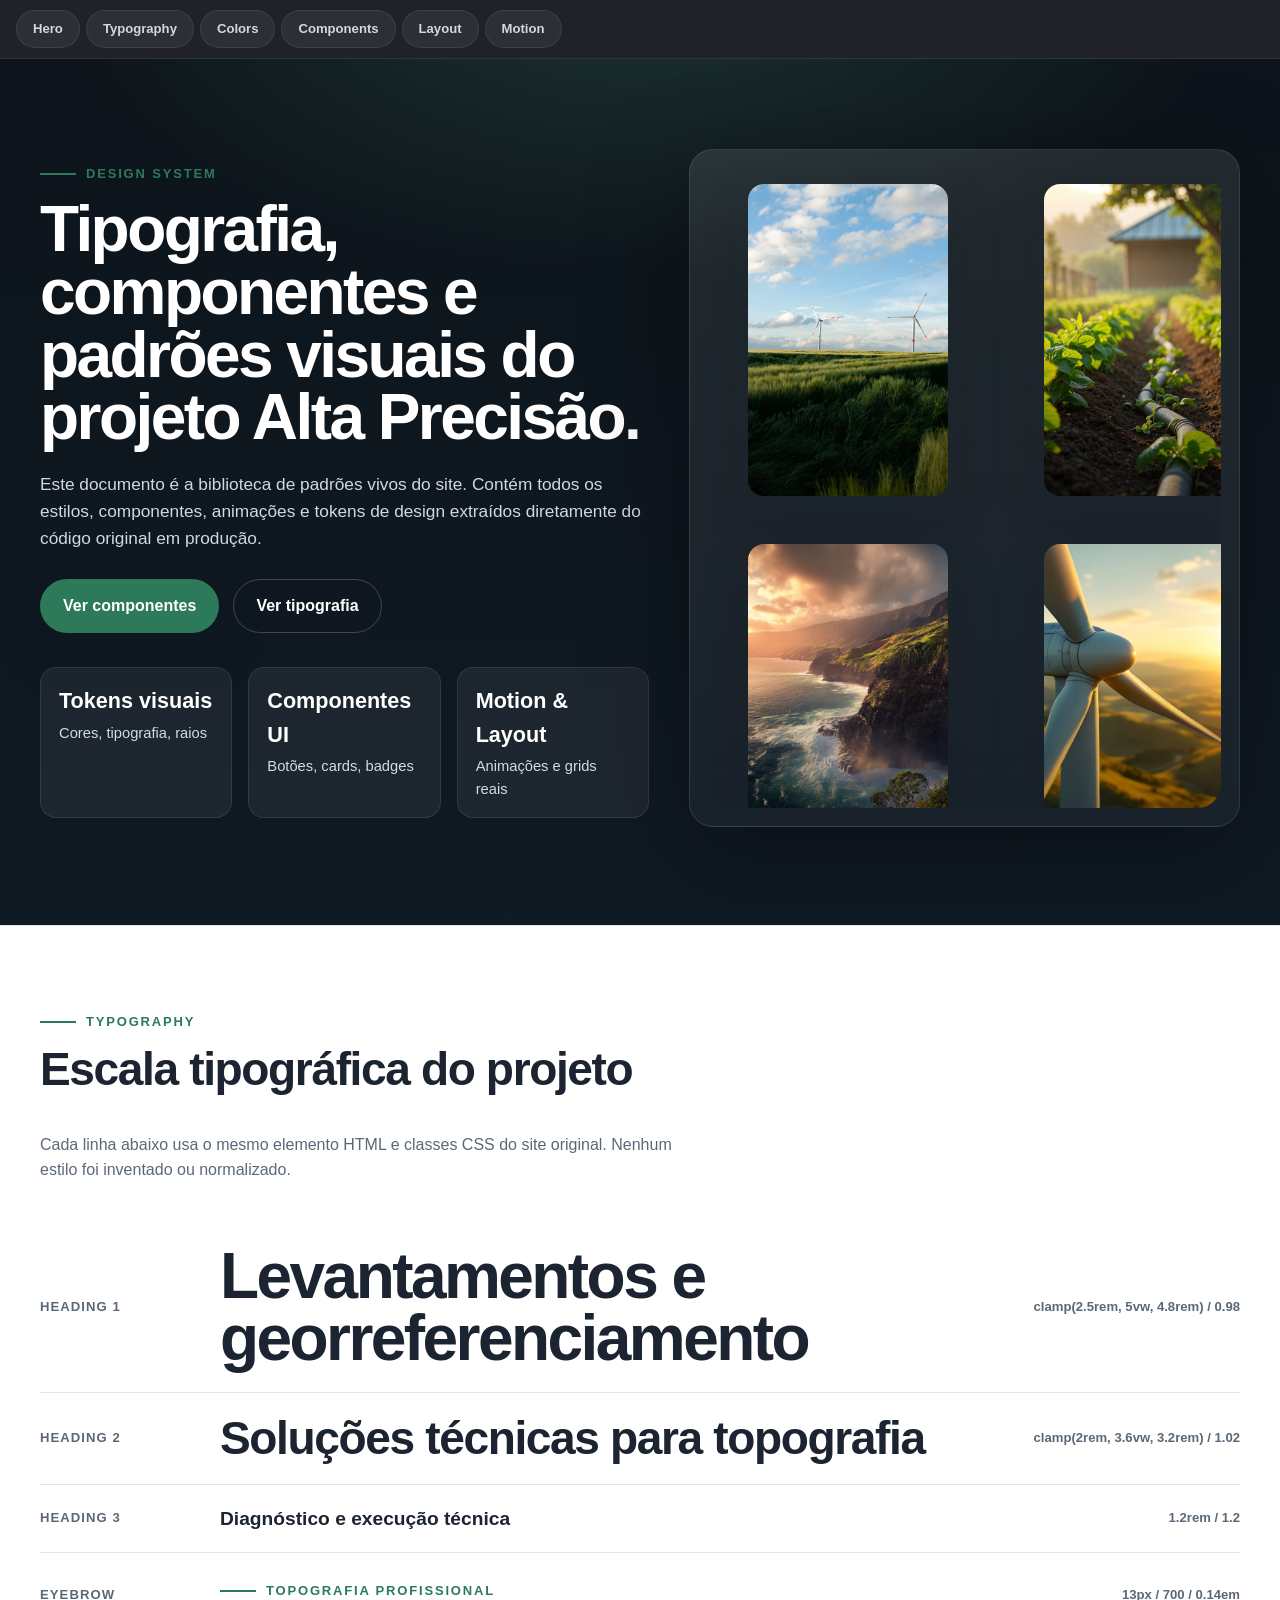
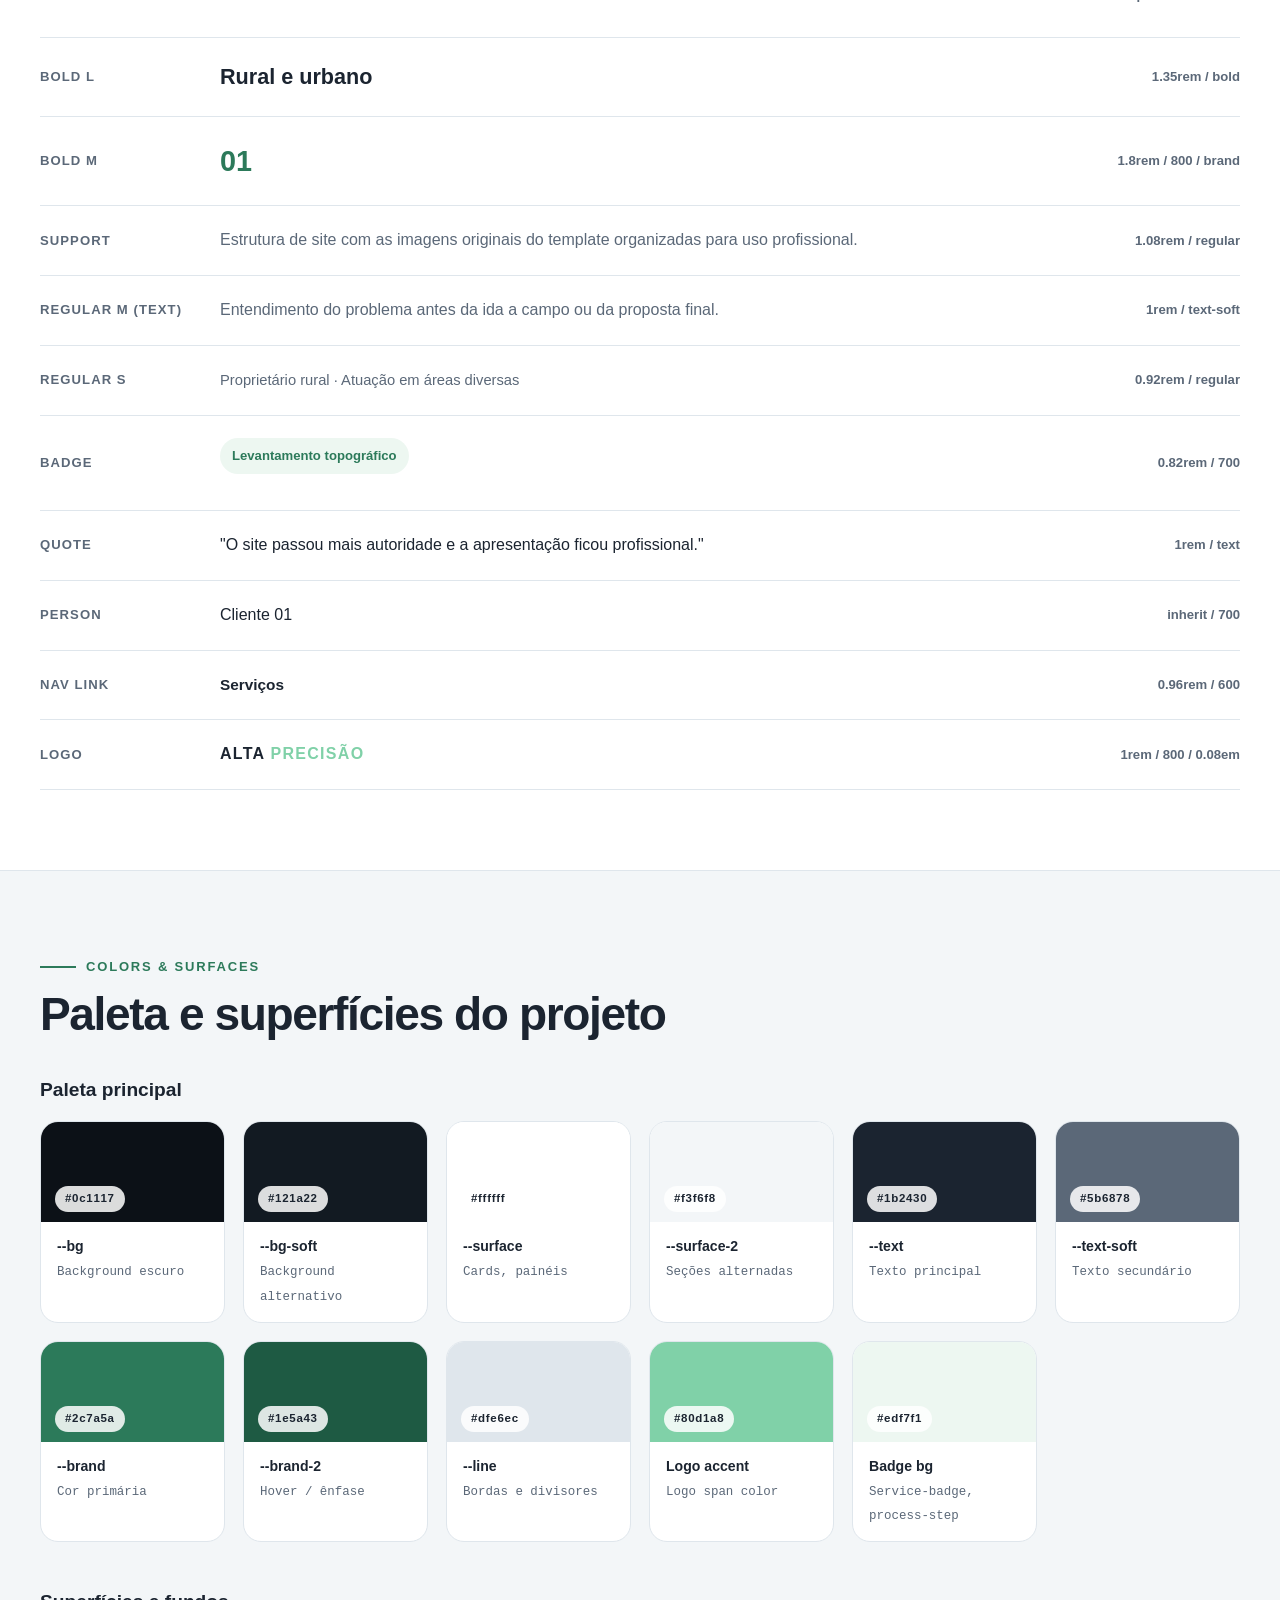
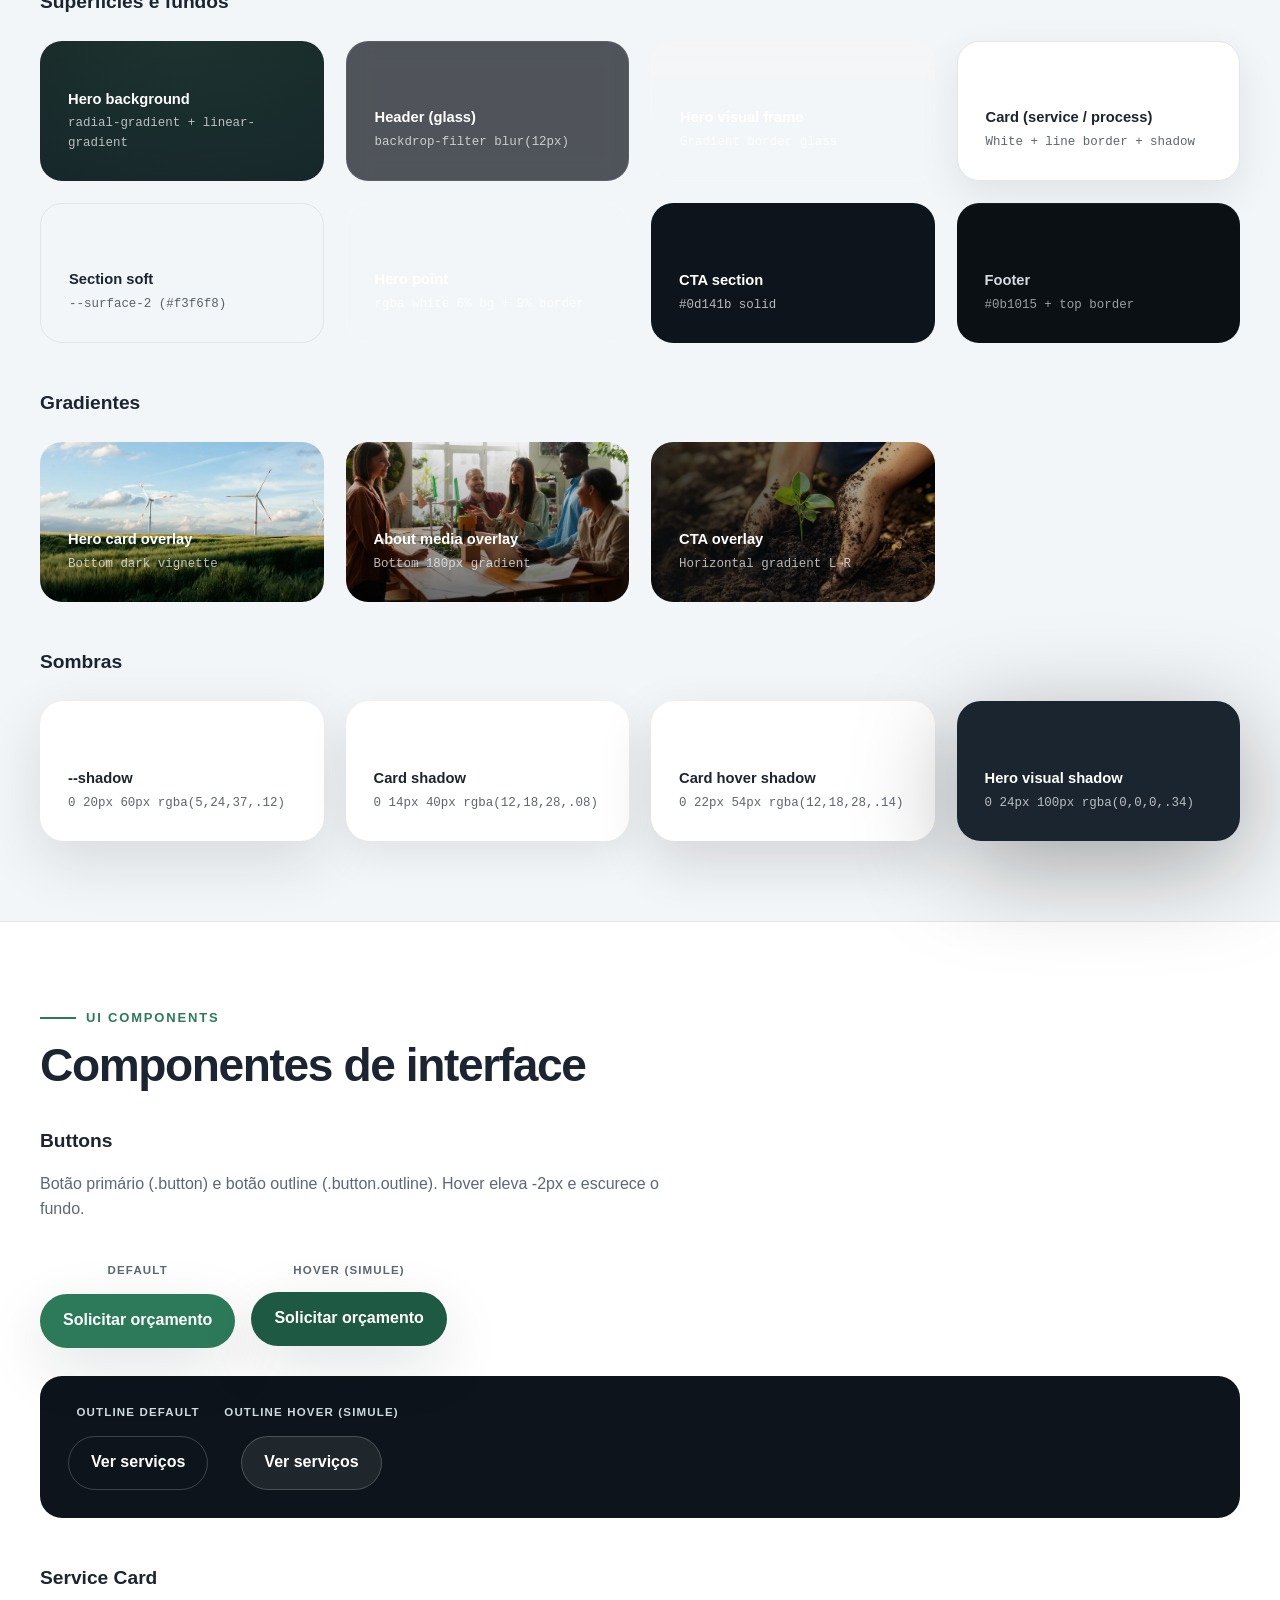
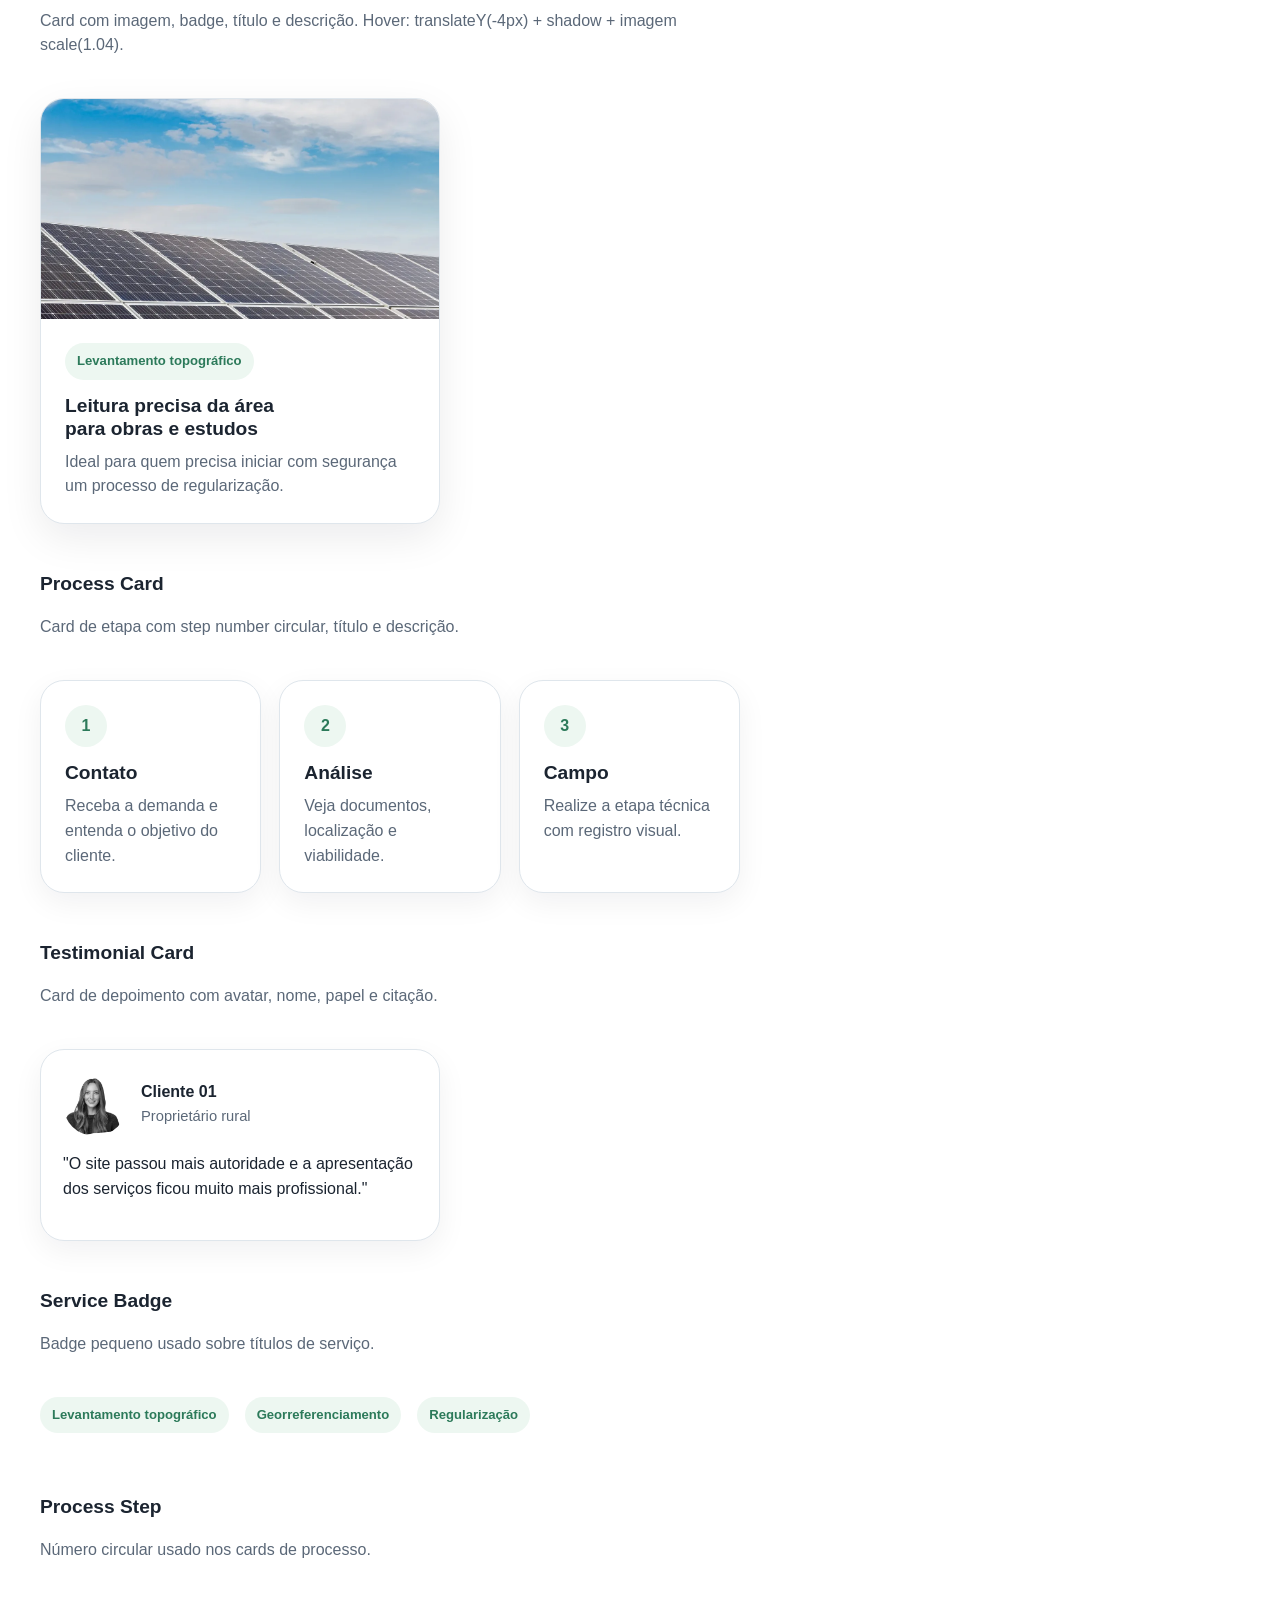
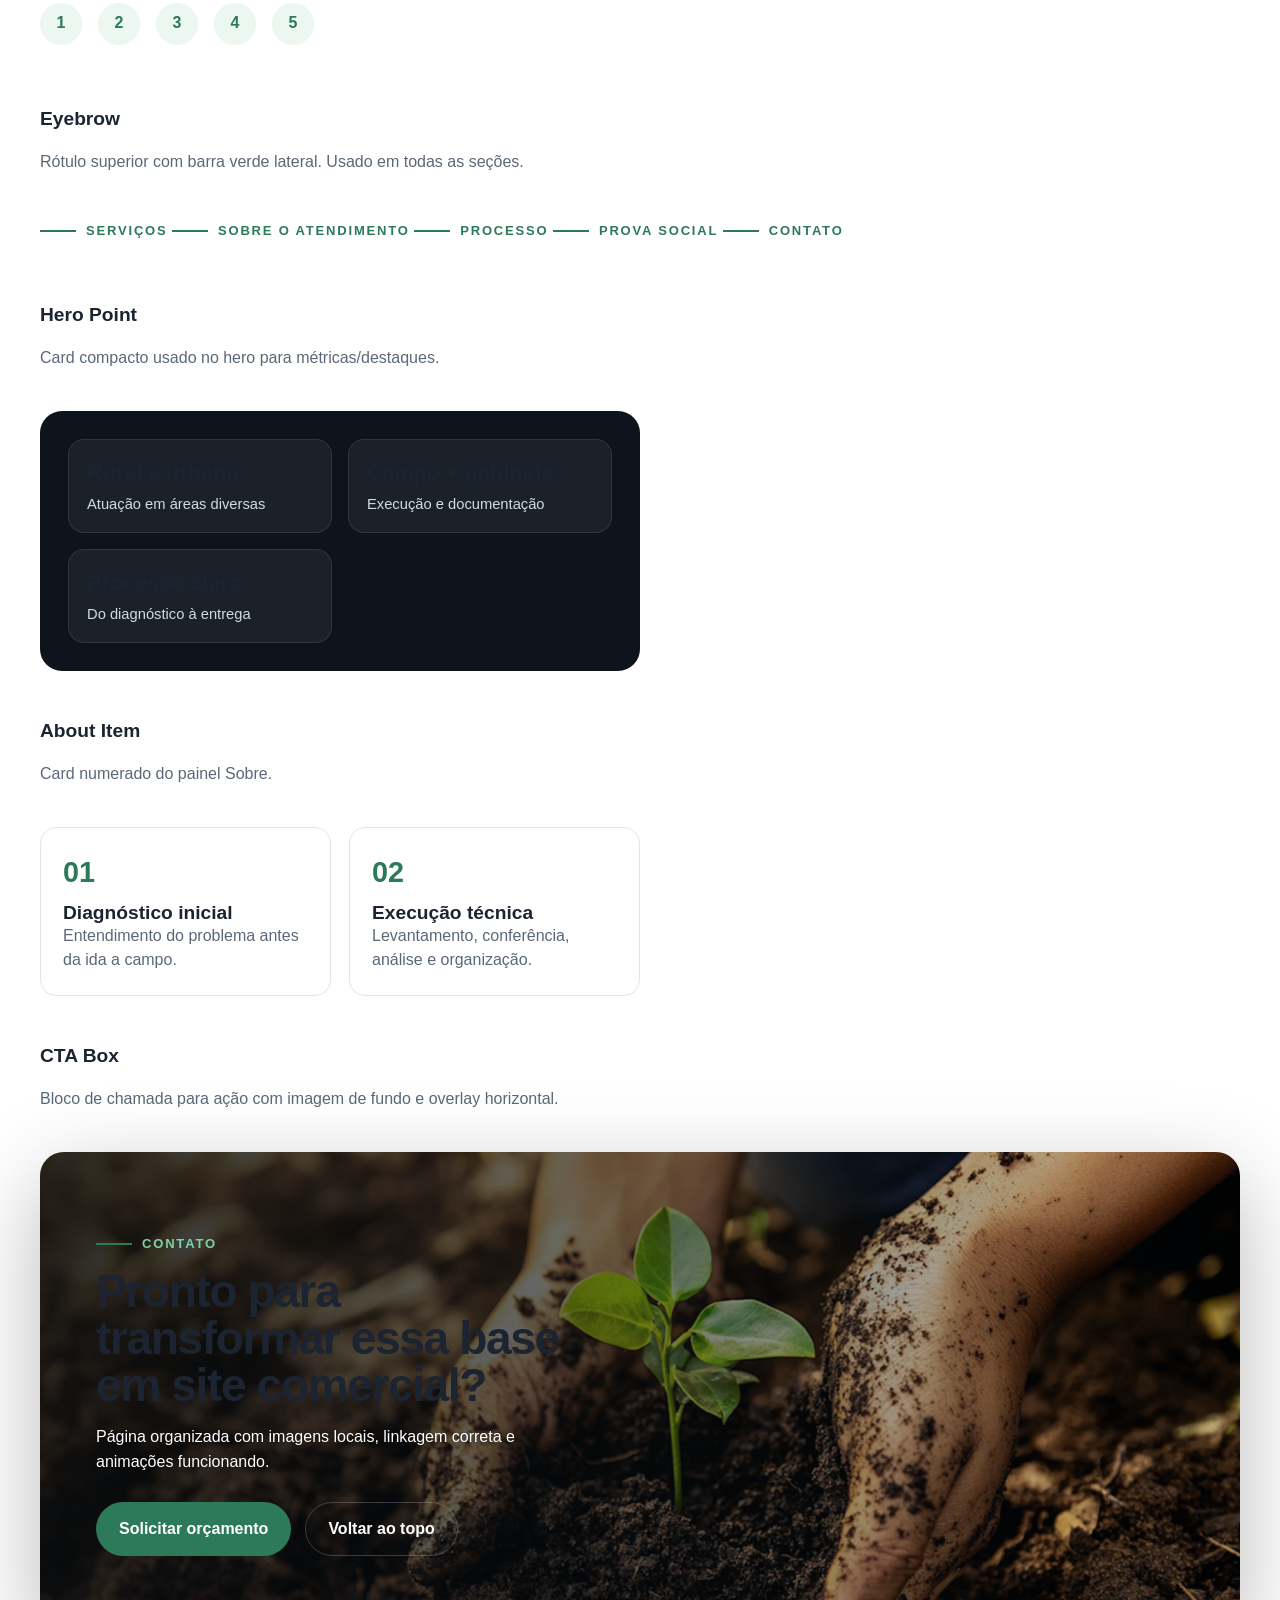
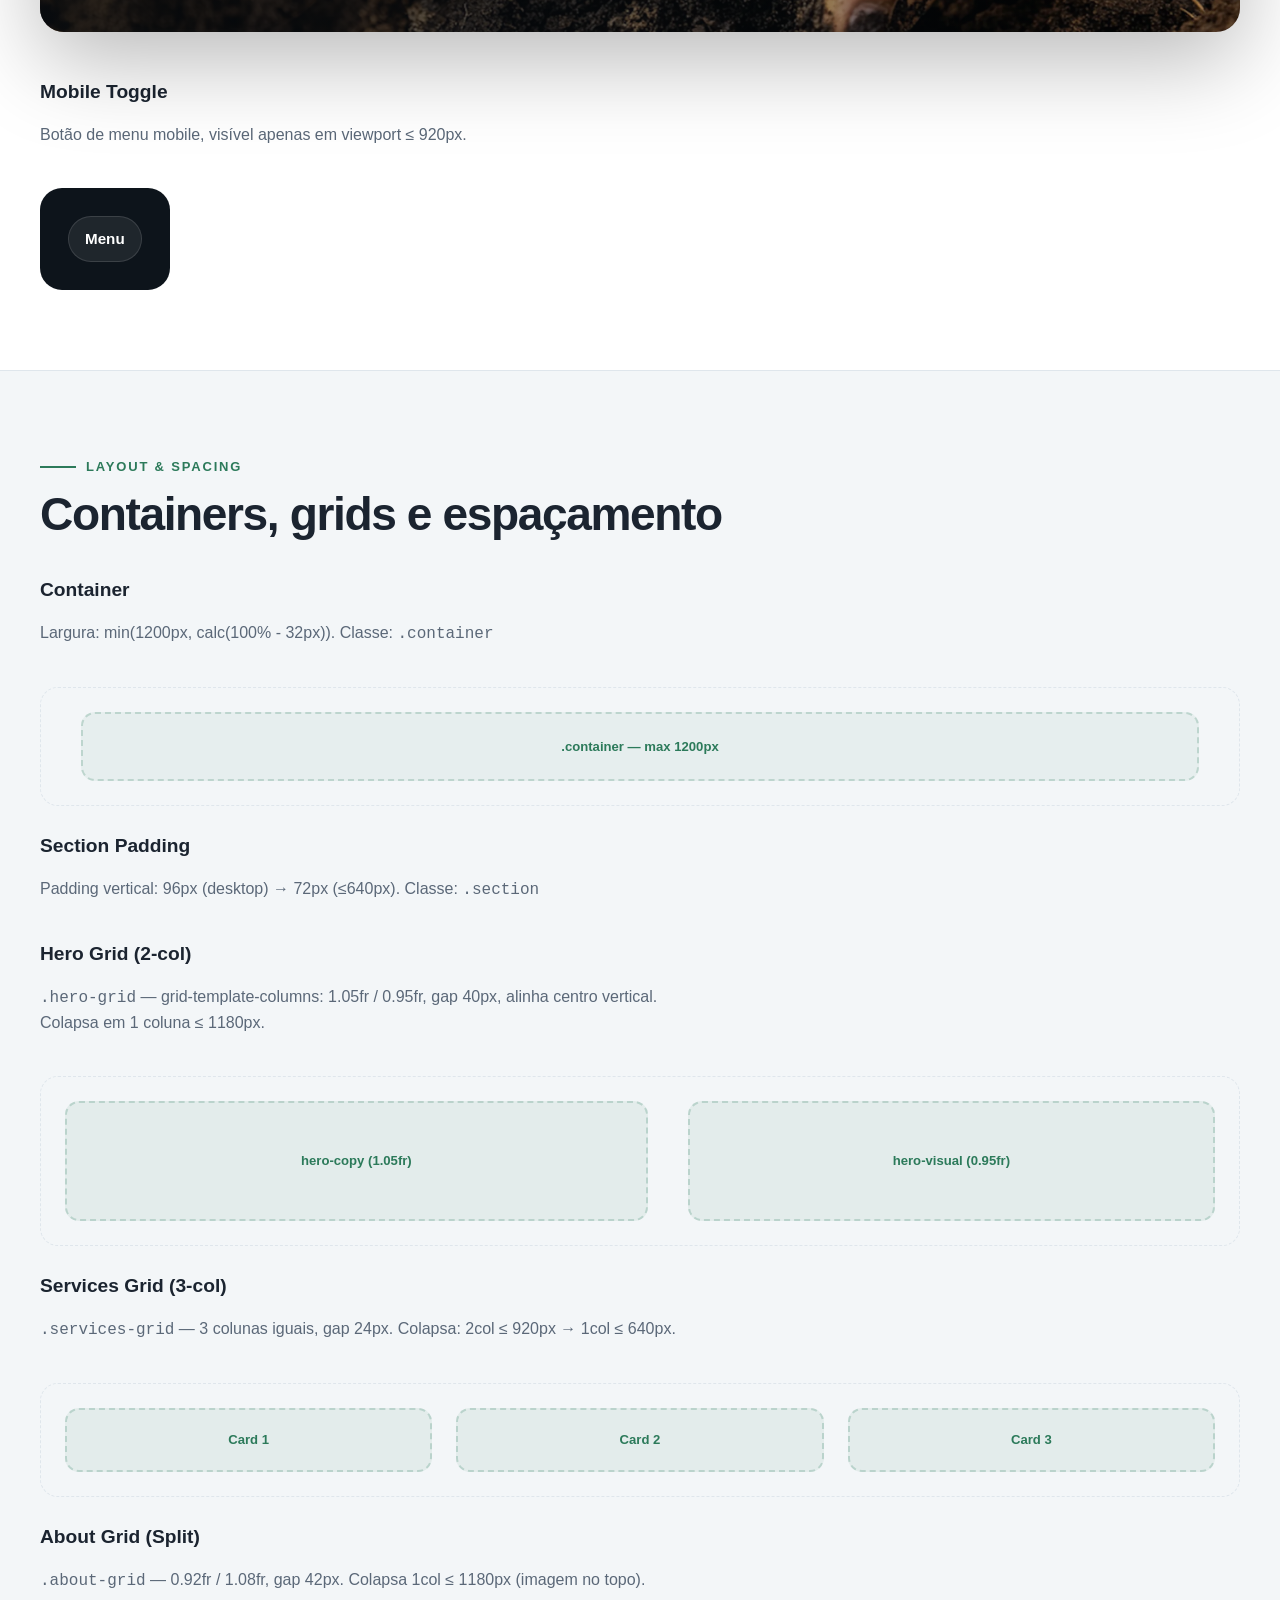
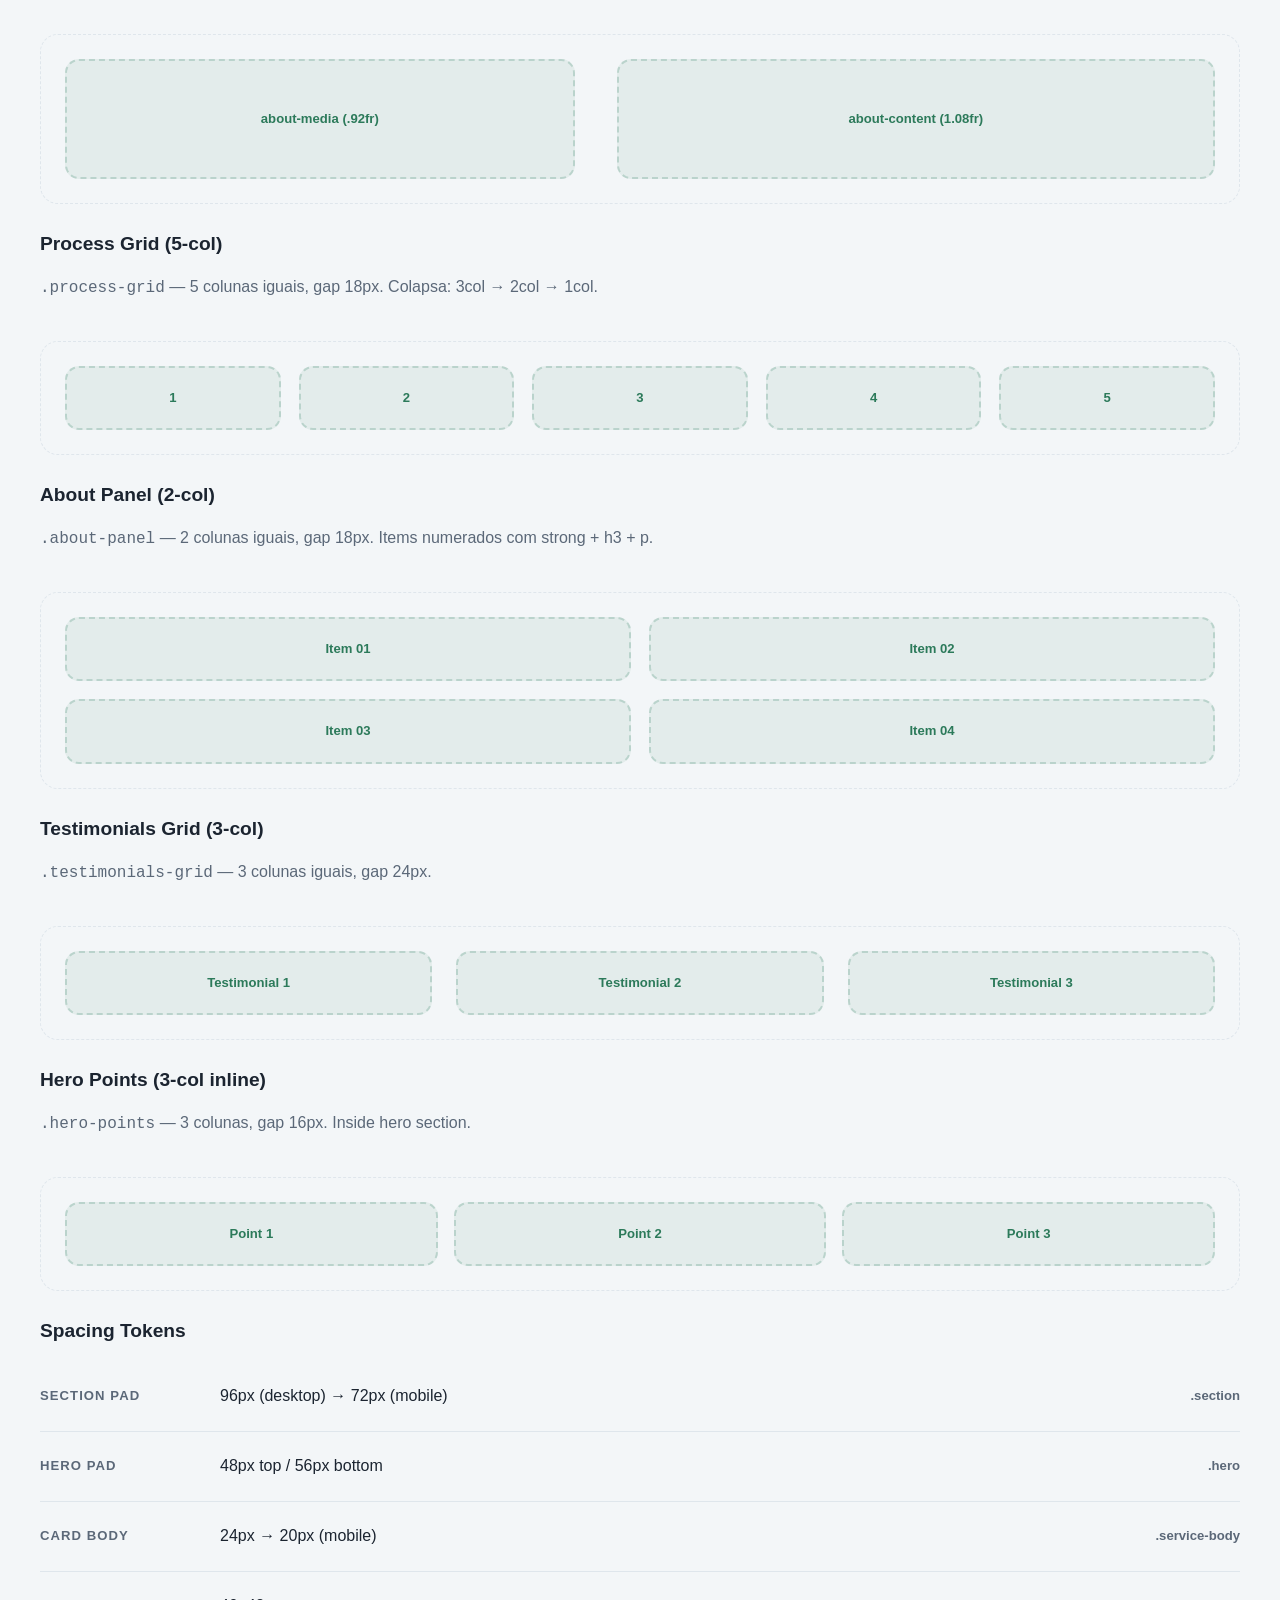
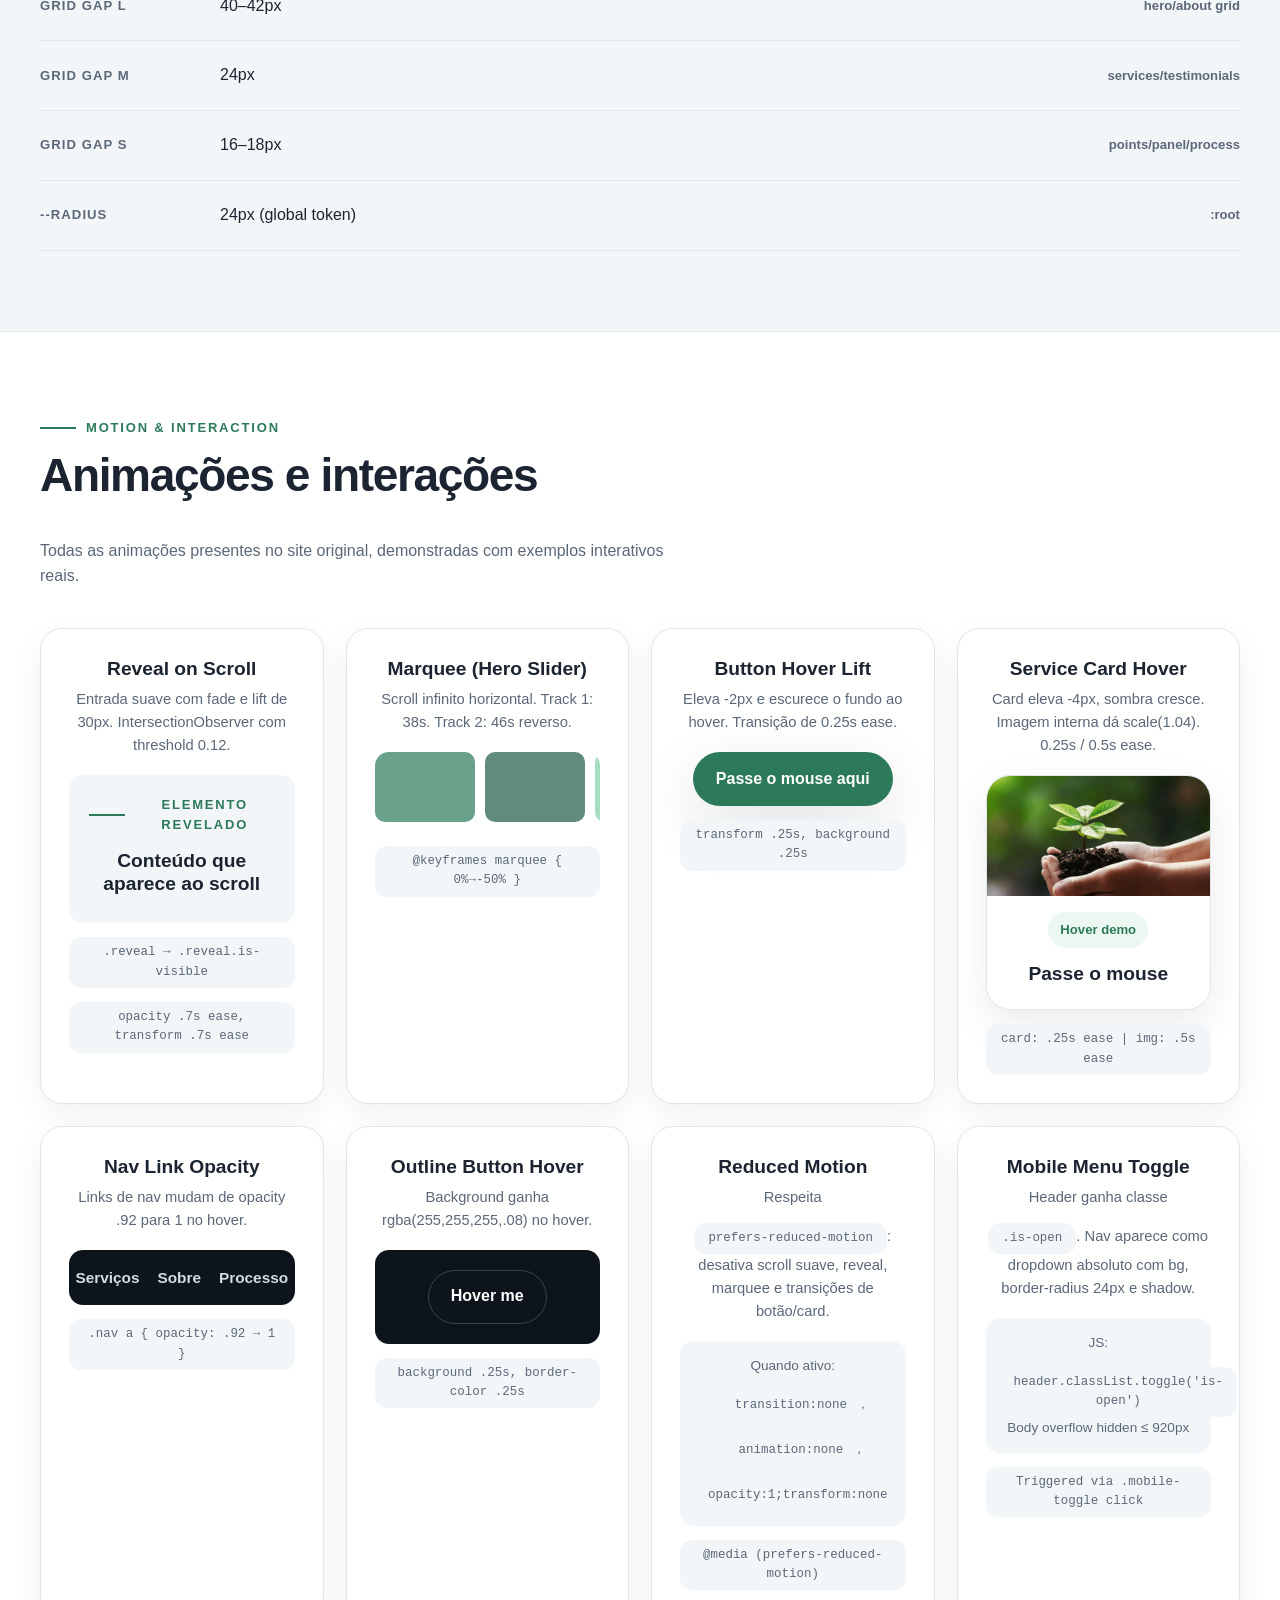
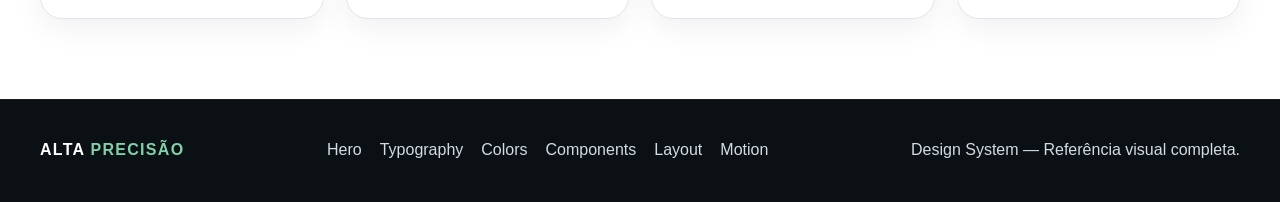
==== commit 58d54e1c: "Install Vercel Speed Insights # Vercel Speed Insights Implementation Report  ## Summary Successfully" ====
--- a/design-system.html
+++ b/design-system.html
@@ -5,6 +5,13 @@
   <meta name="viewport" content="width=device-width, initial-scale=1" />
   <title>Design System — Alta Precisão</title>
   <meta name="description" content="Living design system and pattern library for the Alta Precisão topografia website." />
+
+  <!-- ═══════ VERCEL SPEED INSIGHTS ═══════ -->
+  <script>
+    window.si = window.si || function () { (window.siq = window.siq || []).push(arguments); };
+  </script>
+  <script defer src="/_vercel/speed-insights/script.js"></script>
+
   <link rel="stylesheet" href="assets/css/style.css" />
   <style>
     /* ── Design-system-only layout helpers (non-invasive) ── */
--- a/assets/css/style.css
+++ b/assets/css/style.css
@@ -1,308 +1,943 @@
-
-:root{
-  --bg:#0c1117;
-  --bg-soft:#121a22;
-  --surface:#ffffff;
-  --surface-2:#f3f6f8;
-  --text:#1b2430;
-  --text-soft:#5b6878;
-  --brand:#2c7a5a;
-  --brand-2:#1e5a43;
-  --line:#dfe6ec;
-  --shadow:0 20px 60px rgba(5, 24, 37, 0.12);
-  --radius:24px;
-  --container:min(1200px, calc(100% - 32px));
-}
-*{box-sizing:border-box}
-html{scroll-behavior:smooth}
-body{
-  margin:0;
-  font-family:Inter,Segoe UI,Arial,sans-serif;
-  color:var(--text);
-  background:#fff;
-  line-height:1.55;
-  overflow-x:hidden;
-}
-img{max-width:100%;display:block}
-a{text-decoration:none;color:inherit}
-button,input,textarea,select{font:inherit}
-.container{width:var(--container);margin:0 auto}
-.section{padding:96px 0}
-.section-head{max-width:760px;margin:0 auto 48px;text-align:center}
-.eyebrow{
-  display:inline-flex;align-items:center;gap:10px;
-  font-size:13px;font-weight:700;letter-spacing:.14em;text-transform:uppercase;
-  color:var(--brand);margin-bottom:14px
-}
-.eyebrow::before{
-  content:"";width:36px;height:2px;background:var(--brand);display:block;flex:0 0 auto
-}
-h1,h2,h3,h4,p{margin:0}
-h1{font-size:clamp(2.5rem,5vw,4.8rem);line-height:.98;letter-spacing:-.04em}
-h2{font-size:clamp(2rem,3.6vw,3.2rem);line-height:1.02;letter-spacing:-.03em}
-h3{font-size:1.2rem;line-height:1.2}
-p.lead{font-size:1.125rem;color:#d7e0e6}
-p.text{font-size:1rem;color:var(--text-soft)}
-.button{
-  display:inline-flex;align-items:center;justify-content:center;gap:10px;
-  min-height:54px;padding:0 22px;border-radius:999px;
-  background:var(--brand);color:#fff;font-weight:700;box-shadow:var(--shadow);
-  transition:transform .25s ease, background-color .25s ease, border-color .25s ease, color .25s ease;
-  border:1px solid transparent;
-  text-align:center;
-}
-.button:hover{transform:translateY(-2px);background:var(--brand-2)}
-.button.outline{
-  background:transparent;border:1px solid rgba(255,255,255,.2);box-shadow:none
-}
-.button.outline:hover{background:rgba(255,255,255,.08)}
-
-.site-header{
-  position:sticky;top:0;z-index:40;
-  backdrop-filter:saturate(160%) blur(12px);
-  background:rgba(12,17,23,.7);
-  border-bottom:1px solid rgba(255,255,255,.08)
-}
-.header-inner{
-  min-height:82px;display:flex;align-items:center;justify-content:space-between;gap:20px;
-  position:relative;
-}
-.logo{
-  font-size:1rem;font-weight:800;letter-spacing:.08em;text-transform:uppercase;color:#fff;
-  flex:0 0 auto;
-}
-.logo span{color:#80d1a8}
-.nav{
-  display:flex;gap:28px;align-items:center;color:#e6edf2;
-  flex:1 1 auto;justify-content:center;
-}
-.nav a{font-weight:600;font-size:.96rem;opacity:.92}
-.nav a:hover{opacity:1}
-.mobile-toggle{
-  display:none;align-items:center;justify-content:center;
-  min-width:46px;height:46px;padding:0 16px;border-radius:999px;
-  background:rgba(255,255,255,.08);border:1px solid rgba(255,255,255,.12);
-  color:#fff;font-size:.95rem;font-weight:700;cursor:pointer
-}
-.header-inner > .button{flex:0 0 auto}
-
-.hero{
+:root {
+  --bg: #0c1117;
+  --bg-soft: #121a22;
+  --surface: #ffffff;
+  --surface-2: #f3f6f8;
+  --text: #1b2430;
+  --text-soft: #5b6878;
+  --brand: #2c7a5a;
+  --brand-2: #1e5a43;
+  --line: #dfe6ec;
+  --shadow: 0 20px 60px rgba(5, 24, 37, 0.12);
+  --radius: 24px;
+  --container: min(1200px, calc(100% - 32px));
+}
+
+* {
+  box-sizing: border-box
+}
+
+html {
+  scroll-behavior: smooth
+}
+
+body {
+  margin: 0;
+  font-family: Inter, Segoe UI, Arial, sans-serif;
+  color: var(--text);
+  background: #fff;
+  line-height: 1.55;
+  overflow-x: hidden;
+}
+
+img {
+  max-width: 100%;
+  display: block
+}
+
+a {
+  text-decoration: none;
+  color: inherit
+}
+
+button,
+input,
+textarea,
+select {
+  font: inherit
+}
+
+.container {
+  width: var(--container);
+  margin: 0 auto
+}
+
+.section {
+  padding: clamp(96px, 10vw, 160px) 0
+}
+
+.section-head {
+  max-width: 760px;
+  margin: 0 auto 48px;
+  text-align: center
+}
+
+.eyebrow {
+  display: inline-flex;
+  align-items: center;
+  gap: 10px;
+  font-size: 13px;
+  font-weight: 700;
+  letter-spacing: .14em;
+  text-transform: uppercase;
+  color: var(--brand);
+  margin-bottom: 14px
+}
+
+.eyebrow::before {
+  content: "";
+  width: 36px;
+  height: 2px;
+  background: var(--brand);
+  display: block;
+  flex: 0 0 auto
+}
+
+h1,
+h2,
+h3,
+h4,
+p {
+  margin: 0
+}
+
+h1 {
+  text-wrap: balance;
+  font-size: clamp(2.5rem, 5vw, 4.8rem);
+  line-height: .98;
+  letter-spacing: -.04em
+}
+
+h2 {
+  text-wrap: balance;
+  font-size: clamp(2rem, 3.6vw, 3.2rem);
+  line-height: 1.02;
+  letter-spacing: -.03em
+}
+
+h3 {
+  text-wrap: balance;
+  font-size: 1.2rem;
+  line-height: 1.2
+}
+
+p.lead {
+  font-size: 1.125rem;
+  color: #d7e0e6
+}
+
+p.text {
+  font-size: 1rem;
+  color: var(--text-soft)
+}
+
+.button {
+  display: inline-flex;
+  align-items: center;
+  justify-content: center;
+  gap: 10px;
+  min-height: 54px;
+  padding: 0 22px;
+  border-radius: 999px;
+  background: var(--brand);
+  color: #fff;
+  font-weight: 700;
+  box-shadow: var(--shadow);
+  transition: transform .25s ease, background-color .25s ease, border-color .25s ease, color .25s ease;
+  border: 1px solid transparent;
+  text-align: center;
+}
+
+.button:hover {
+  transform: translateY(-2px);
+  background: var(--brand-2)
+}
+
+.button.outline {
+  background: transparent;
+  border: 1px solid rgba(255, 255, 255, .2);
+  box-shadow: none
+}
+
+.button.outline:hover {
+  background: rgba(255, 255, 255, .08)
+}
+
+.site-header {
+  position: sticky;
+  top: 0;
+  z-index: 40;
+  backdrop-filter: saturate(160%) blur(12px);
+  background: rgba(12, 17, 23, .7);
+  border-bottom: 1px solid rgba(255, 255, 255, .08)
+}
+
+.header-inner {
+  min-height: 82px;
+  display: flex;
+  align-items: center;
+  justify-content: space-between;
+  gap: 20px;
+  position: relative;
+}
+
+.logo {
+  font-size: 1rem;
+  font-weight: 800;
+  letter-spacing: .08em;
+  text-transform: uppercase;
+  color: #fff;
+  flex: 0 0 auto;
+}
+
+.logo span {
+  color: #80d1a8
+}
+
+.nav {
+  display: flex;
+  gap: 28px;
+  align-items: center;
+  color: #e6edf2;
+  flex: 1 1 auto;
+  justify-content: center;
+}
+
+.nav a {
+  font-weight: 600;
+  font-size: .96rem;
+  opacity: .92
+}
+
+.nav a:hover {
+  opacity: 1
+}
+
+.mobile-toggle {
+  display: none;
+  align-items: center;
+  justify-content: center;
+  min-width: 46px;
+  height: 46px;
+  padding: 0 16px;
+  border-radius: 999px;
+  background: rgba(255, 255, 255, .08);
+  border: 1px solid rgba(255, 255, 255, .12);
+  color: #fff;
+  font-size: .95rem;
+  font-weight: 700;
+  cursor: pointer
+}
+
+.header-inner>.button {
+  flex: 0 0 auto
+}
+
+.hero {
   background:
-    radial-gradient(1000px 500px at 50% -10%, rgba(87,166,121,.22), transparent 60%),
-    linear-gradient(180deg,#0d141b 0%,#101a23 100%);
-  color:#fff;
-  padding:48px 0 56px;
-  overflow:hidden;
-}
-.hero-grid{
-  display:grid;grid-template-columns:minmax(0,1.05fr) minmax(0,.95fr);gap:40px;align-items:center;
-  min-height:calc(100svh - 138px)
-}
-.hero-copy{max-width:640px}
-.hero-copy .support{
-  margin-top:22px;max-width:620px;font-size:1.08rem;color:#d0d9df
-}
-.hero-actions{display:flex;gap:14px;flex-wrap:wrap;margin-top:28px}
-.hero-points{
-  display:grid;grid-template-columns:repeat(3,minmax(0,1fr));gap:16px;margin-top:34px
-}
-.hero-point{
-  padding:16px 18px;border-radius:20px;background:rgba(255,255,255,.06);
-  border:1px solid rgba(255,255,255,.09)
-}
-.hero-point strong{display:block;font-size:1.35rem}
-.hero-point span{display:block;color:#d3dce2;font-size:.92rem;margin-top:4px}
-.hero-visual{
-  position:relative;padding:18px;border-radius:32px;
-  background:linear-gradient(180deg,rgba(255,255,255,.09),rgba(255,255,255,.04));
-  border:1px solid rgba(255,255,255,.1);
-  box-shadow:0 24px 100px rgba(0,0,0,.34);
-  min-width:0;
-}
-.hero-slider{
-  position:relative;height:640px;overflow:hidden;border-radius:24px
-}
-.hero-track{
-  display:grid;grid-template-columns:repeat(16, minmax(0,280px));gap:16px;
-  width:max-content;animation:marquee 38s linear infinite
-}
-.hero-track + .hero-track{margin-top:16px;animation-direction:reverse;animation-duration:46s}
-.hero-card{
-  position:relative;height:312px;border-radius:22px;overflow:hidden;box-shadow:var(--shadow)
-}
-.hero-card img{width:100%;height:100%;object-fit:cover}
-.hero-card::after{
-  content:"";position:absolute;inset:0;
-  background:linear-gradient(180deg,transparent 45%, rgba(0,0,0,.45) 100%)
-}
-@keyframes marquee{from{transform:translateX(0)}to{transform:translateX(-50%)}}
-
-.section-light{background:#fff}
-.section-soft{background:var(--surface-2)}
-.services-grid{
-  display:grid;grid-template-columns:repeat(3,minmax(0,1fr));gap:24px
-}
-.service-card{
-  background:#fff;border:1px solid var(--line);border-radius:26px;
-  overflow:hidden;box-shadow:0 14px 40px rgba(12,18,28,.08);
-  transition:transform .25s ease, box-shadow .25s ease
-}
-.service-card:hover{transform:translateY(-4px);box-shadow:0 22px 54px rgba(12,18,28,.14)}
-.service-media{height:220px;overflow:hidden}
-.service-media img{width:100%;height:100%;object-fit:cover;transition:transform .5s ease}
-.service-card:hover .service-media img{transform:scale(1.04)}
-.service-body{padding:24px}
-.service-body p{margin-top:10px;color:var(--text-soft)}
-.service-badge{
-  display:inline-block;padding:8px 12px;border-radius:999px;background:#edf7f1;color:var(--brand);
-  font-size:.82rem;font-weight:700;margin-bottom:14px
-}
-
-.about-grid{
-  display:grid;grid-template-columns:minmax(0,.92fr) minmax(0,1.08fr);gap:42px;align-items:center
-}
-.about-media{
-  position:relative;border-radius:28px;overflow:hidden;box-shadow:var(--shadow);min-height:560px
-}
-.about-media img{position:absolute;inset:0;width:100%;height:100%;object-fit:cover}
-.about-media::after{
-  content:"";position:absolute;inset:auto 0 0 0;height:180px;
-  background:linear-gradient(180deg,transparent,rgba(0,0,0,.55))
-}
-.about-panel{
-  display:grid;grid-template-columns:repeat(2,minmax(0,1fr));gap:18px;margin-top:28px
-}
-.about-item{
-  background:#fff;border:1px solid var(--line);border-radius:22px;padding:22px
-}
-.about-item strong{display:block;font-size:1.8rem;color:var(--brand);margin-bottom:6px}
-
-.process-grid{
-  display:grid;grid-template-columns:repeat(5,minmax(0,1fr));gap:18px
-}
-.process-card{
-  border-radius:24px;padding:24px;background:#fff;border:1px solid var(--line);box-shadow:0 10px 30px rgba(12,18,28,.06)
-}
-.process-step{
-  width:42px;height:42px;border-radius:999px;background:#edf7f1;color:var(--brand);
-  display:grid;place-items:center;font-weight:800;margin-bottom:14px
-}
-.process-card p{margin-top:10px;color:var(--text-soft)}
-
-.testimonials-grid{display:grid;grid-template-columns:repeat(3,minmax(0,1fr));gap:24px}
-.testimonial{
-  background:#fff;border:1px solid var(--line);border-radius:24px;padding:22px;box-shadow:0 10px 30px rgba(12,18,28,.06)
-}
-.testimonial-top{display:flex;align-items:center;gap:14px;margin-bottom:16px}
-.testimonial-top img{width:64px;height:64px;border-radius:999px;object-fit:cover;flex:0 0 auto}
-.testimonial .quote{font-size:1rem;color:var(--text);margin-bottom:16px}
-.testimonial .person{font-weight:700}
-.testimonial .role{font-size:.92rem;color:var(--text-soft)}
-
-.cta{
-  padding:96px 0 110px;background:#0d141b;color:#fff
-}
-.cta-box{
-  position:relative;border-radius:34px;overflow:hidden;min-height:480px;
-  box-shadow:0 28px 90px rgba(0,0,0,.28)
-}
-.cta-box img{
-  position:absolute;inset:0;width:100%;height:100%;object-fit:cover
-}
-.cta-overlay{
-  position:relative;z-index:2;min-height:480px;
-  background:linear-gradient(90deg, rgba(8,12,16,.86) 0%, rgba(8,12,16,.62) 42%, rgba(8,12,16,.16) 100%);
-  display:flex;align-items:center
-}
-.cta-copy{max-width:600px;padding:56px}
-.cta-copy p{max-width:520px;margin-top:16px;color:#d4dde3}
-
-.site-footer{
-  background:#0b1015;color:#d4dce1;padding:38px 0 48px;border-top:1px solid rgba(255,255,255,.06)
-}
-.footer-inner{
-  display:flex;justify-content:space-between;gap:20px;align-items:center;flex-wrap:wrap
-}
-.footer-nav{display:flex;gap:18px;flex-wrap:wrap}
-.footer-nav a{color:#d4dce1}
-
-.reveal{
-  opacity:0;transform:translateY(30px);transition:opacity .7s ease, transform .7s ease
-}
-.reveal.is-visible{opacity:1;transform:none}
-
-@media (max-width: 1180px){
-  .hero-grid{grid-template-columns:minmax(0,1fr);gap:32px;min-height:auto}
-  .hero-copy{max-width:none}
-  .hero-visual{max-width:820px;width:100%;margin:0 auto}
-  .about-grid{grid-template-columns:minmax(0,1fr);gap:32px}
-  .about-media{min-height:460px;order:-1}
-  .process-grid{grid-template-columns:repeat(3,minmax(0,1fr))}
-}
-
-@media (max-width: 920px){
-  :root{--container:min(1200px, calc(100% - 24px));}
-  .site-header .button{display:none}
-  .nav{display:none}
-  .mobile-toggle{display:inline-flex}
-  .site-header.is-open .nav{
-    display:flex;position:absolute;left:0;right:0;top:calc(100% + 12px);flex-direction:column;
-    align-items:stretch;justify-content:flex-start;gap:6px;background:#101820;
-    border:1px solid rgba(255,255,255,.08);border-radius:24px;padding:16px;
-    box-shadow:0 24px 50px rgba(0,0,0,.28)
-  }
-  .site-header.is-open .nav a{
-    padding:14px 16px;border-radius:14px;background:rgba(255,255,255,.03)
-  }
-  .hero{padding:34px 0 46px}
-  .hero-points,.services-grid,.testimonials-grid,.about-panel{grid-template-columns:1fr 1fr}
-  .process-grid{grid-template-columns:repeat(2,minmax(0,1fr))}
-  .hero-slider{height:520px}
-}
-
-@media (max-width: 640px){
-  :root{--container:min(1200px, calc(100% - 20px));}
-  .section{padding:72px 0}
-  .header-inner{min-height:70px;gap:12px}
-  .logo{font-size:.9rem;max-width:170px;line-height:1.2}
-  .mobile-toggle{height:42px;min-width:42px;padding:0 14px;font-size:.88rem}
-  h1{font-size:clamp(2rem, 10vw, 3rem);line-height:1.02}
-  h2{font-size:clamp(1.7rem, 8vw, 2.4rem);line-height:1.08}
-  .eyebrow{font-size:11px;letter-spacing:.12em}
-  .hero-copy .support{font-size:1rem}
-  .hero-actions{flex-direction:column;align-items:stretch}
-  .hero-actions .button{width:100%}
-  .hero-points,.services-grid,.testimonials-grid,.process-grid,.about-panel{grid-template-columns:1fr}
-  .hero-point strong{font-size:1.15rem}
-  .hero-visual{padding:12px;border-radius:24px}
-  .hero-slider{height:420px;border-radius:18px}
-  .hero-track{grid-template-columns:repeat(16, minmax(0,220px));gap:12px}
-  .hero-card{height:200px;border-radius:16px}
-  .service-body,.process-card,.testimonial,.about-item{padding:20px}
-  .about-media{min-height:360px;border-radius:22px}
-  .cta{padding:72px 0 84px}
-  .cta-box,.cta-overlay{min-height:400px;border-radius:24px}
-  .cta-overlay{background:linear-gradient(180deg, rgba(8,12,16,.2) 0%, rgba(8,12,16,.7) 30%, rgba(8,12,16,.92) 100%);align-items:flex-end}
-  .cta-copy{padding:24px}
-  .footer-inner{flex-direction:column;align-items:flex-start}
-}
-
-@media (max-width: 420px){
-  .header-inner{min-height:66px}
-  .logo{font-size:.82rem;max-width:140px}
-  .hero{padding-top:26px}
-  .hero-slider{height:360px}
-  .hero-track{grid-template-columns:repeat(16, minmax(0,180px));gap:10px}
-  .hero-card{height:168px}
-  .hero-point{padding:14px 16px}
-  .eyebrow::before{width:24px}
-  .section-head{margin-bottom:32px}
-  .cta-copy .hero-actions .button{min-height:50px}
-}
-
-@media (prefers-reduced-motion: reduce){
-  html{scroll-behavior:auto}
-  .reveal,.reveal.is-visible{opacity:1;transform:none;transition:none}
-  .hero-track{animation:none}
-  .button,.service-card,.service-media img{transition:none}
-}
+    radial-gradient(1000px 500px at 50% -10%, rgba(87, 166, 121, .22), transparent 60%),
+    linear-gradient(180deg, #0d141b 0%, #101a23 100%);
+  color: #fff;
+  padding: 48px 0 56px;
+  overflow: hidden;
+}
+
+.hero-grid {
+  display: grid;
+  grid-template-columns: minmax(0, 1.05fr) minmax(0, .95fr);
+  gap: 40px;
+  align-items: center;
+  min-height: calc(100svh - 138px)
+}
+
+.hero-copy {
+  max-width: 640px
+}
+
+.hero-copy .support {
+  margin-top: 22px;
+  max-width: 620px;
+  font-size: 1.08rem;
+  color: #d0d9df
+}
+
+.hero-actions {
+  display: flex;
+  gap: 14px;
+  flex-wrap: wrap;
+  margin-top: 28px
+}
+
+.hero-points {
+  display: grid;
+  grid-template-columns: repeat(3, minmax(0, 1fr));
+  gap: 16px;
+  margin-top: 34px
+}
+
+.hero-point {
+  padding: 16px 18px;
+  border-radius: 16px;
+  background: rgba(255, 255, 255, .06);
+  border: 1px solid rgba(255, 255, 255, .09)
+}
+
+.hero-point strong {
+  display: block;
+  font-size: 1.35rem
+}
+
+.hero-point span {
+  display: block;
+  color: #d3dce2;
+  font-size: .92rem;
+  margin-top: 4px
+}
+
+.hero-visual {
+  position: relative;
+  padding: 18px;
+  border-radius: var(--radius);
+  background: linear-gradient(180deg, rgba(255, 255, 255, .09), rgba(255, 255, 255, .04));
+  border: 1px solid rgba(255, 255, 255, .1);
+  box-shadow: 0 24px 100px rgba(0, 0, 0, .34);
+  min-width: 0;
+}
+
+.hero-slider {
+  position: relative;
+  height: 640px;
+  overflow: hidden;
+  border-radius: 24px
+}
+
+.hero-track {
+  display: grid;
+  grid-template-columns: repeat(16, minmax(0, 280px));
+  gap: 16px;
+  width: max-content;
+  animation: marquee 38s linear infinite
+}
+
+.hero-track+.hero-track {
+  margin-top: 16px;
+  animation-direction: reverse;
+  animation-duration: 46s
+}
+
+.hero-card {
+  position: relative;
+  height: 312px;
+  border-radius: 16px;
+  overflow: hidden;
+  box-shadow: var(--shadow)
+}
+
+.hero-card img {
+  width: 100%;
+  height: 100%;
+  object-fit: cover
+}
+
+.hero-card::after {
+  content: "";
+  position: absolute;
+  inset: 0;
+  background: linear-gradient(180deg, transparent 45%, rgba(0, 0, 0, .45) 100%)
+}
+
+@keyframes marquee {
+  from {
+    transform: translateX(0)
+  }
+
+  to {
+    transform: translateX(-50%)
+  }
+}
+
+.section-light {
+  background: #fff
+}
+
+.section-soft {
+  background: var(--surface-2)
+}
+
+.services-grid {
+  display: grid;
+  grid-template-columns: repeat(3, minmax(0, 1fr));
+  gap: 24px
+}
+
+.service-card {
+  background: #fff;
+  border: 1px solid var(--line);
+  border-radius: var(--radius);
+  overflow: hidden;
+  box-shadow: 0 14px 40px rgba(12, 18, 28, .08);
+  transition: transform .25s ease, box-shadow .25s ease
+}
+
+.service-card:hover {
+  transform: translateY(-4px);
+  box-shadow: 0 22px 54px rgba(12, 18, 28, .14)
+}
+
+.service-media {
+  height: 220px;
+  overflow: hidden
+}
+
+.service-media-3 {
+  height: 220px;
+  overflow: hidden
+}
+
+.service-media img {
+  width: 100%;
+  height: 100%;
+  object-fit: cover;
+  transition: transform .5s ease;
+  object-position: center 24%;
+}
+
+.service-media-3 img {
+  width: 100%;
+  height: 100%;
+  object-fit: cover;
+  transition: transform .5s ease;
+  object-position: center 50%;
+}
+
+.service-card:hover .service-media img,
+.service-card:hover .service-media-3 img {
+  transform: scale(1.04)
+}
+
+.service-body {
+  padding: 24px
+}
+
+.service-body p {
+  margin-top: 10px;
+  color: var(--text-soft)
+}
+
+.service-badge {
+  display: inline-block;
+  padding: 8px 12px;
+  border-radius: 999px;
+  background: #edf7f1;
+  color: var(--brand);
+  font-size: .82rem;
+  font-weight: 700;
+  margin-bottom: 14px
+}
+
+.about-grid {
+  display: grid;
+  grid-template-columns: minmax(0, .92fr) minmax(0, 1.08fr);
+  gap: 42px;
+  align-items: center
+}
+
+.about-media {
+  position: relative;
+  border-radius: var(--radius);
+  overflow: hidden;
+  box-shadow: var(--shadow);
+  min-height: 560px
+}
+
+.about-media img {
+  position: absolute;
+  inset: 0;
+  width: 100%;
+  height: 100%;
+  object-fit: cover
+}
+
+.about-media::after {
+  content: "";
+  position: absolute;
+  inset: auto 0 0 0;
+  height: 180px;
+  background: linear-gradient(180deg, transparent, rgba(0, 0, 0, .55))
+}
+
+.about-panel {
+  display: grid;
+  grid-template-columns: repeat(2, minmax(0, 1fr));
+  gap: 18px;
+  margin-top: 28px
+}
+
+.about-item {
+  background: #fff;
+  border: 1px solid var(--line);
+  border-radius: 16px;
+  padding: 22px
+}
+
+.about-item strong {
+  display: block;
+  font-size: 1.8rem;
+  color: var(--brand);
+  margin-bottom: 6px
+}
+
+.process-grid {
+  display: grid;
+  grid-template-columns: repeat(5, minmax(0, 1fr));
+  gap: 18px
+}
+
+.process-card {
+  border-radius: 24px;
+  padding: 24px;
+  background: #fff;
+  border: 1px solid var(--line);
+  box-shadow: 0 10px 30px rgba(12, 18, 28, .06)
+}
+
+.process-step {
+  width: 42px;
+  height: 42px;
+  border-radius: 999px;
+  background: #edf7f1;
+  color: var(--brand);
+  display: grid;
+  place-items: center;
+  font-weight: 800;
+  margin-bottom: 14px
+}
+
+.process-card p {
+  margin-top: 10px;
+  color: var(--text-soft)
+}
+
+.testimonials-grid {
+  display: grid;
+  grid-template-columns: repeat(3, minmax(0, 1fr));
+  gap: 24px
+}
+
+.testimonial {
+  background: #fff;
+  border: 1px solid var(--line);
+  border-radius: 24px;
+  padding: 22px;
+  box-shadow: 0 10px 30px rgba(12, 18, 28, .06)
+}
+
+.testimonial-top {
+  display: flex;
+  align-items: center;
+  gap: 14px;
+  margin-bottom: 16px
+}
+
+.testimonial-top img {
+  width: 64px;
+  height: 64px;
+  border-radius: 999px;
+  object-fit: cover;
+  flex: 0 0 auto
+}
+
+.testimonial .quote {
+  font-size: 1rem;
+  color: var(--text);
+  margin-bottom: 16px
+}
+
+.testimonial .person {
+  font-weight: 700
+}
+
+.testimonial .role {
+  font-size: .92rem;
+  color: var(--text-soft)
+}
+
+.cta {
+  padding: clamp(96px, 10vw, 160px) 0 110px;
+  background: #0d141b;
+  color: #fff
+}
+
+.cta-box {
+  position: relative;
+  border-radius: var(--radius);
+  overflow: hidden;
+  min-height: 480px;
+  box-shadow: 0 28px 90px rgba(0, 0, 0, .28)
+}
+
+.cta-box img {
+  position: absolute;
+  inset: 0;
+  width: 100%;
+  height: 100%;
+  object-fit: cover;
+  object-position: right 40%;
+}
+
+.cta-overlay {
+  position: relative;
+  z-index: 2;
+  min-height: 480px;
+  background: linear-gradient(90deg, rgba(8, 12, 16, .86) 0%, rgba(8, 12, 16, .62) 42%, rgba(8, 12, 16, .16) 100%);
+  display: flex;
+  align-items: center
+}
+
+.cta-copy {
+  max-width: 600px;
+  padding: 56px
+}
+
+.cta-copy p {
+  max-width: 520px;
+  margin-top: 16px;
+  color: #d4dde3
+}
+
+.site-footer {
+  background: #0b1015;
+  color: #d4dce1;
+  padding: 38px 0 48px;
+  border-top: 1px solid rgba(255, 255, 255, .06)
+}
+
+.footer-inner {
+  display: flex;
+  justify-content: space-between;
+  gap: 20px;
+  align-items: center;
+  flex-wrap: wrap
+}
+
+.footer-nav {
+  display: flex;
+  gap: 18px;
+  flex-wrap: wrap
+}
+
+.footer-nav a {
+  color: #d4dce1
+}
+
+.reveal {
+  opacity: 0;
+  transform: translateY(30px);
+  transition: opacity .7s ease, transform .7s ease
+}
+
+.reveal.is-visible {
+  opacity: 1;
+  transform: none
+}
+
+@media (max-width: 1180px) {
+  .hero-grid {
+    grid-template-columns: minmax(0, 1fr);
+    gap: 32px;
+    min-height: auto
+  }
+
+  .hero-copy {
+    max-width: none
+  }
+
+  .hero-visual {
+    max-width: 820px;
+    width: 100%;
+    margin: 0 auto
+  }
+
+  .about-grid {
+    grid-template-columns: minmax(0, 1fr);
+    gap: 32px
+  }
+
+  .about-media {
+    min-height: 460px;
+    order: -1
+  }
+
+  .process-grid {
+    grid-template-columns: repeat(3, minmax(0, 1fr))
+  }
+}
+
+@media (max-width: 920px) {
+  :root {
+    --container: min(1200px, calc(100% - 24px));
+  }
+
+  .site-header .button {
+    display: none
+  }
+
+  .nav {
+    display: none
+  }
+
+  .mobile-toggle {
+    display: inline-flex
+  }
+
+  .site-header.is-open .nav {
+    display: flex;
+    position: absolute;
+    left: 0;
+    right: 0;
+    top: calc(100% + 12px);
+    flex-direction: column;
+    align-items: stretch;
+    justify-content: flex-start;
+    gap: 6px;
+    background: #101820;
+    border: 1px solid rgba(255, 255, 255, .08);
+    border-radius: 24px;
+    padding: 16px;
+    box-shadow: 0 24px 50px rgba(0, 0, 0, .28)
+  }
+
+  .site-header.is-open .nav a {
+    padding: 14px 16px;
+    border-radius: 14px;
+    background: rgba(255, 255, 255, .03)
+  }
+
+  .hero {
+    padding: 34px 0 46px
+  }
+
+  .hero-points,
+  .services-grid,
+  .testimonials-grid,
+  .about-panel {
+    grid-template-columns: 1fr 1fr
+  }
+
+  .process-grid {
+    grid-template-columns: repeat(2, minmax(0, 1fr))
+  }
+
+  .hero-slider {
+    height: 520px
+  }
+}
+
+@media (max-width: 640px) {
+  :root {
+    --container: min(1200px, calc(100% - 20px));
+  }
+
+  .section {
+    padding: 72px 0
+  }
+
+  .header-inner {
+    min-height: 70px;
+    gap: 12px
+  }
+
+  .logo {
+    font-size: .9rem;
+    max-width: 170px;
+    line-height: 1.2
+  }
+
+  .mobile-toggle {
+    height: 42px;
+    min-width: 42px;
+    padding: 0 14px;
+    font-size: .88rem
+  }
+
+  h1 {
+  text-wrap: balance;
+    font-size: clamp(2rem, 10vw, 3rem);
+    line-height: 1.02
+  }
+
+  h2 {
+  text-wrap: balance;
+    font-size: clamp(1.7rem, 8vw, 2.4rem);
+    line-height: 1.08
+  }
+
+  .eyebrow {
+    font-size: 11px;
+    letter-spacing: .12em
+  }
+
+  .hero-copy .support {
+    font-size: 1rem
+  }
+
+  .hero-actions {
+    flex-direction: column;
+    align-items: stretch
+  }
+
+  .hero-actions .button {
+    width: 100%
+  }
+
+  .hero-points,
+  .services-grid,
+  .testimonials-grid,
+  .process-grid,
+  .about-panel {
+    grid-template-columns: 1fr
+  }
+
+  .hero-point strong {
+    font-size: 1.15rem
+  }
+
+  .hero-visual {
+    padding: 12px;
+    border-radius: 24px
+  }
+
+  .hero-slider {
+    height: 420px;
+    border-radius: 18px
+  }
+
+  .hero-track {
+    grid-template-columns: repeat(16, minmax(0, 220px));
+    gap: 12px
+  }
+
+  .hero-card {
+    height: 200px;
+    border-radius: 16px
+  }
+
+  .service-body,
+  .process-card,
+  .testimonial,
+  .about-item {
+    padding: 20px
+  }
+
+  .about-media {
+    min-height: 360px;
+    border-radius: 16px
+  }
+
+  .cta {
+    padding: 72px 0 84px
+  }
+
+  .cta-box,
+  .cta-overlay {
+    min-height: 400px;
+    border-radius: 24px
+  }
+
+  .cta-overlay {
+    background: linear-gradient(180deg, rgba(8, 12, 16, .2) 0%, rgba(8, 12, 16, .7) 30%, rgba(8, 12, 16, .92) 100%);
+    align-items: flex-end
+  }
+
+  .cta-copy {
+    padding: 24px
+  }
+
+  .footer-inner {
+    flex-direction: column;
+    align-items: flex-start
+  }
+
+  .footer-bottom {
+    display: flex;
+    flex-direction: column;
+    gap: 20px;
+    align-items: flex-start;
+  }
+
+  .footer-bottom > div:last-child {
+    justify-content: flex-start !important;
+    width: 100%;
+  }
+}
+
+@media (max-width: 420px) {
+  .header-inner {
+    min-height: 66px
+  }
+
+  .logo {
+    font-size: .82rem;
+    max-width: 140px
+  }
+
+  .hero {
+    padding-top: 26px
+  }
+
+  .hero-slider {
+    height: 360px
+  }
+
+  .hero-track {
+    grid-template-columns: repeat(16, minmax(0, 180px));
+    gap: 10px
+  }
+
+  .hero-card {
+    height: 168px
+  }
+
+  .hero-point {
+    padding: 14px 16px
+  }
+
+  .eyebrow::before {
+    width: 24px
+  }
+
+  .section-head {
+    margin-bottom: 32px
+  }
+
+  .cta-copy .hero-actions .button {
+    min-height: 50px
+  }
+}
+
+@media (prefers-reduced-motion: reduce) {
+  html {
+    scroll-behavior: auto
+  }
+
+  .reveal,
+  .reveal.is-visible {
+    opacity: 1;
+    transform: none;
+    transition: none
+  }
+
+  .hero-track {
+    animation: none
+  }
+
+  .button,
+  .service-card,
+  .service-media img,
+  .service-media-3 img {
+    transition: none
+  }
+}
+/* --- UX/UI REFINEMENTS --- */
+h1, h2, h3 { text-wrap: balance; }
+.cta-copy p { text-shadow: 0 1px 4px rgba(0,0,0,0.6); font-weight: 400; color: #fff; }
+
+@media (max-width: 920px) {
+  /* Tap targets para navegação / mobile toggle / footer */
+  /* safely applied explicit tap targets */
+  .footer-bottom a, .footer-nav a, .nav a { padding: 16px; margin: -16px; position: relative; z-index: 10; display: inline-block; }
+  .mobile-toggle { min-height: 44px; min-width: 44px; }
+  
+  .button { margin: 0; } /* Reset para buttons que já tem padding */
+  .footer-bottom { gap: 32px; }
+}
